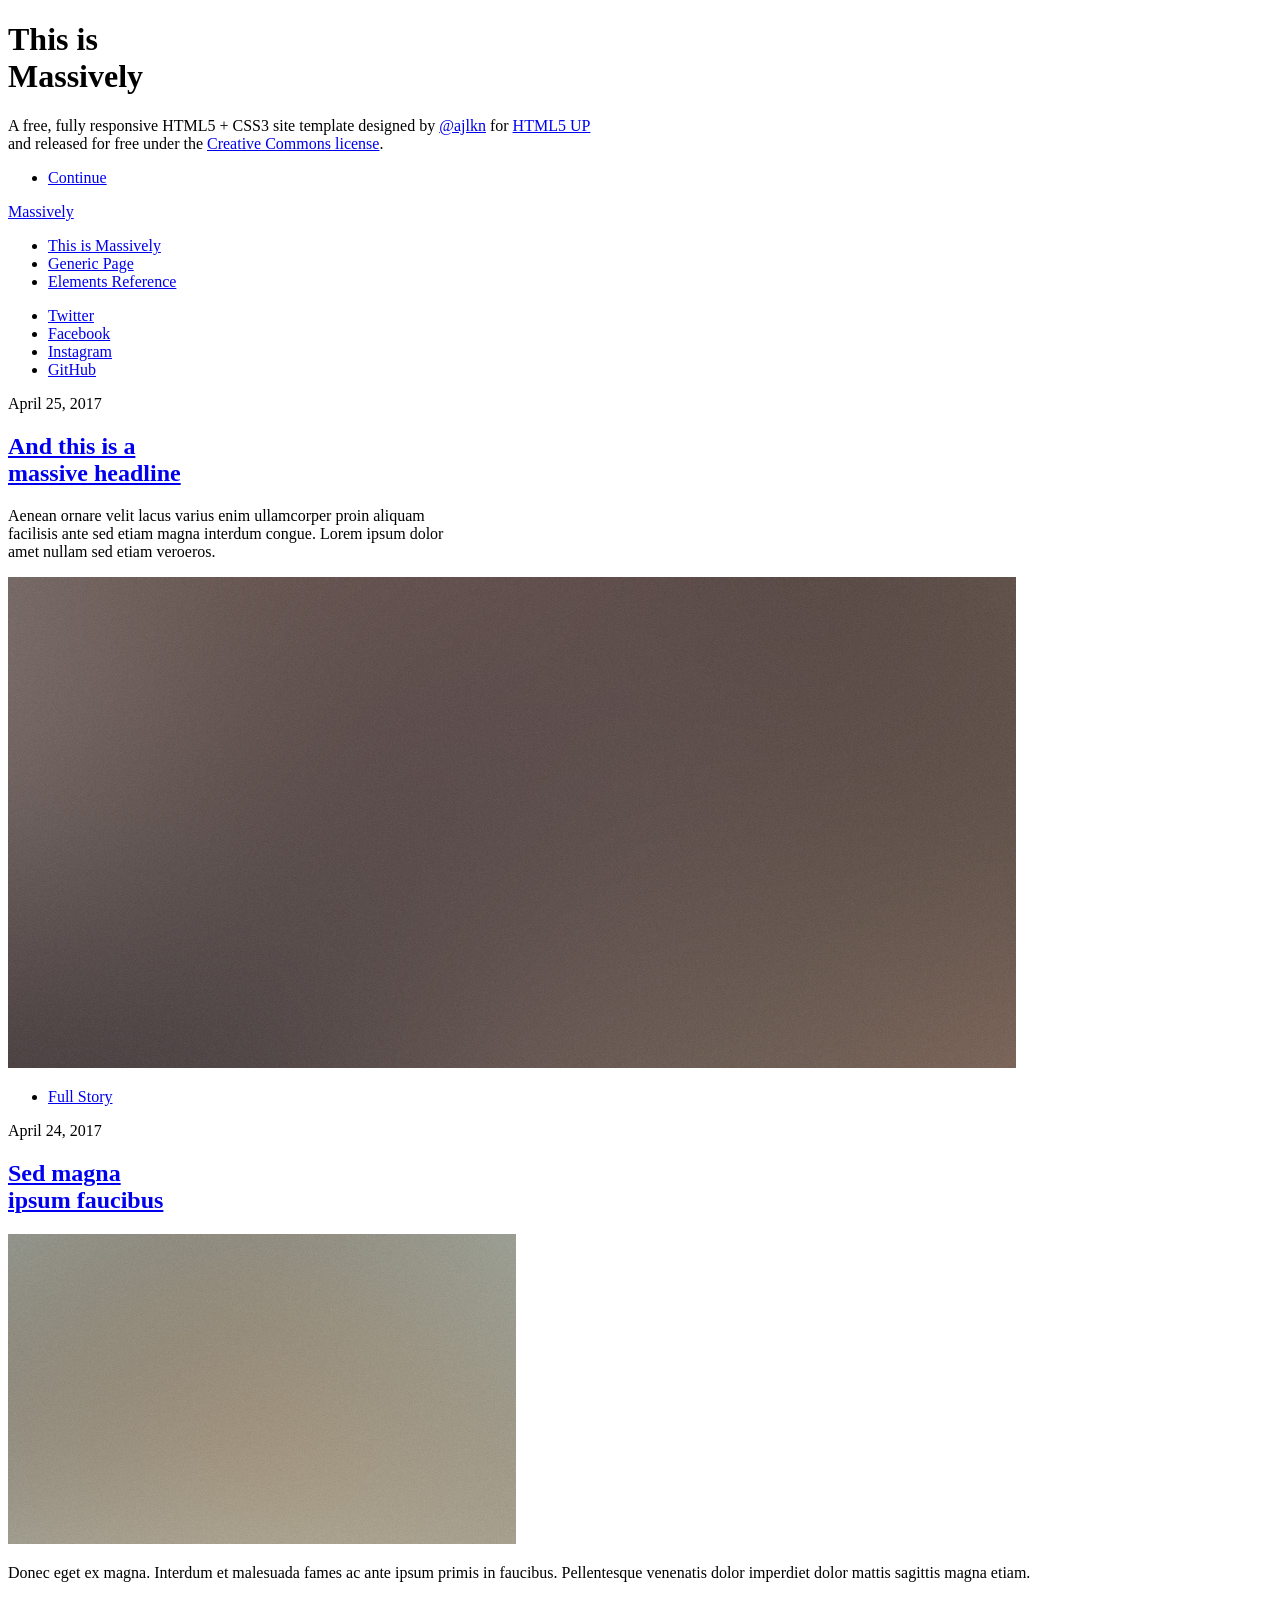
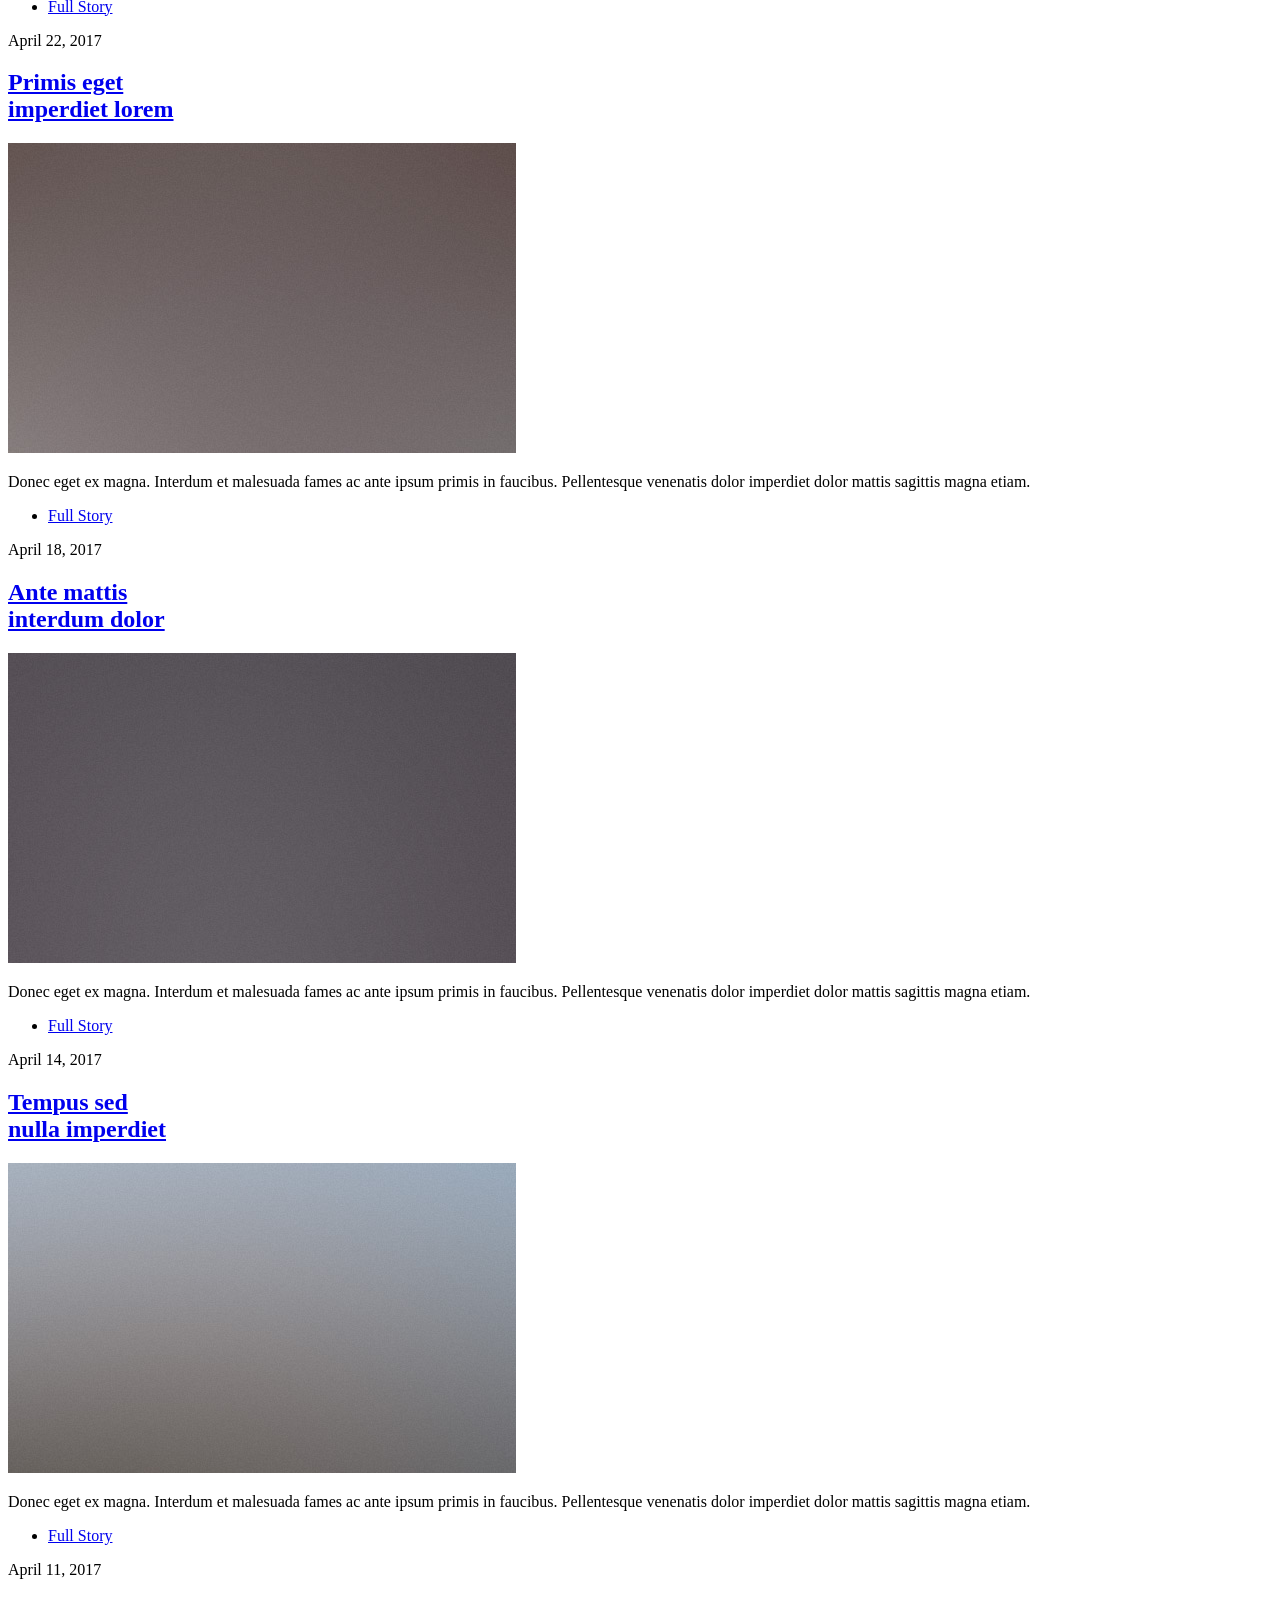
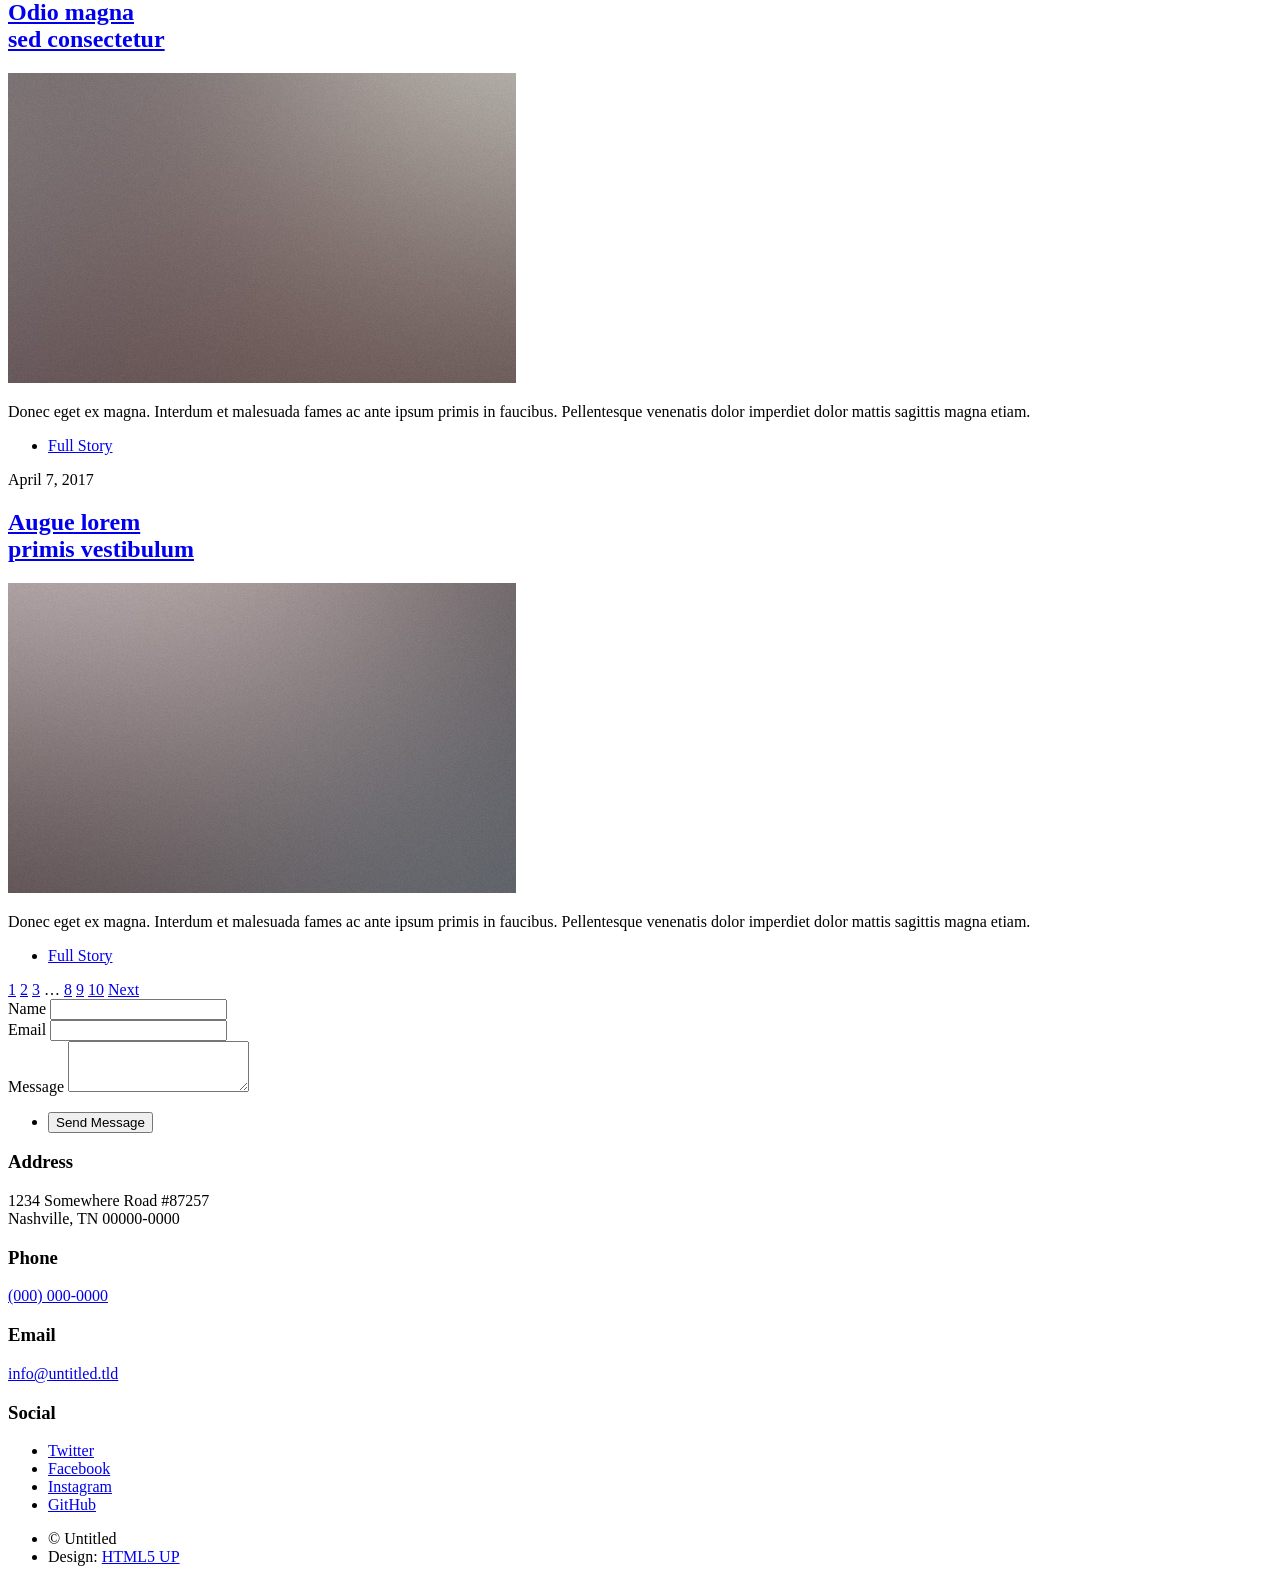
==== index.html @ b0bfb2a3 "template added" ====
<!DOCTYPE HTML>
<!--
	Massively by HTML5 UP
	html5up.net | @ajlkn
	Free for personal and commercial use under the CCA 3.0 license (html5up.net/license)
-->
<html>
	<head>
		<title>Massively by HTML5 UP</title>
		<meta charset="utf-8" />
		<meta name="viewport" content="width=device-width, initial-scale=1, user-scalable=no" />
		<link rel="stylesheet" href="assets/css/main.css" />
		<noscript><link rel="stylesheet" href="assets/css/noscript.css" /></noscript>
	</head>
	<body class="is-preload">

		<!-- Wrapper -->
			<div id="wrapper" class="fade-in">

				<!-- Intro -->
					<div id="intro">
						<h1>This is<br />
						Massively</h1>
						<p>A free, fully responsive HTML5 + CSS3 site template designed by <a href="https://twitter.com/ajlkn">@ajlkn</a> for <a href="https://html5up.net">HTML5 UP</a><br />
						and released for free under the <a href="https://html5up.net/license">Creative Commons license</a>.</p>
						<ul class="actions">
							<li><a href="#header" class="button icon solid solo fa-arrow-down scrolly">Continue</a></li>
						</ul>
					</div>

				<!-- Header -->
					<header id="header">
						<a href="index.html" class="logo">Massively</a>
					</header>

				<!-- Nav -->
					<nav id="nav">
						<ul class="links">
							<li class="active"><a href="index.html">This is Massively</a></li>
							<li><a href="generic.html">Generic Page</a></li>
							<li><a href="elements.html">Elements Reference</a></li>
						</ul>
						<ul class="icons">
							<li><a href="#" class="icon brands fa-twitter"><span class="label">Twitter</span></a></li>
							<li><a href="#" class="icon brands fa-facebook-f"><span class="label">Facebook</span></a></li>
							<li><a href="#" class="icon brands fa-instagram"><span class="label">Instagram</span></a></li>
							<li><a href="#" class="icon brands fa-github"><span class="label">GitHub</span></a></li>
						</ul>
					</nav>

				<!-- Main -->
					<div id="main">

						<!-- Featured Post -->
							<article class="post featured">
								<header class="major">
									<span class="date">April 25, 2017</span>
									<h2><a href="#">And this is a<br />
									massive headline</a></h2>
									<p>Aenean ornare velit lacus varius enim ullamcorper proin aliquam<br />
									facilisis ante sed etiam magna interdum congue. Lorem ipsum dolor<br />
									amet nullam sed etiam veroeros.</p>
								</header>
								<a href="#" class="image main"><img src="images/pic01.jpg" alt="" /></a>
								<ul class="actions special">
									<li><a href="#" class="button large">Full Story</a></li>
								</ul>
							</article>

						<!-- Posts -->
							<section class="posts">
								<article>
									<header>
										<span class="date">April 24, 2017</span>
										<h2><a href="#">Sed magna<br />
										ipsum faucibus</a></h2>
									</header>
									<a href="#" class="image fit"><img src="images/pic02.jpg" alt="" /></a>
									<p>Donec eget ex magna. Interdum et malesuada fames ac ante ipsum primis in faucibus. Pellentesque venenatis dolor imperdiet dolor mattis sagittis magna etiam.</p>
									<ul class="actions special">
										<li><a href="#" class="button">Full Story</a></li>
									</ul>
								</article>
								<article>
									<header>
										<span class="date">April 22, 2017</span>
										<h2><a href="#">Primis eget<br />
										imperdiet lorem</a></h2>
									</header>
									<a href="#" class="image fit"><img src="images/pic03.jpg" alt="" /></a>
									<p>Donec eget ex magna. Interdum et malesuada fames ac ante ipsum primis in faucibus. Pellentesque venenatis dolor imperdiet dolor mattis sagittis magna etiam.</p>
									<ul class="actions special">
										<li><a href="#" class="button">Full Story</a></li>
									</ul>
								</article>
								<article>
									<header>
										<span class="date">April 18, 2017</span>
										<h2><a href="#">Ante mattis<br />
										interdum dolor</a></h2>
									</header>
									<a href="#" class="image fit"><img src="images/pic04.jpg" alt="" /></a>
									<p>Donec eget ex magna. Interdum et malesuada fames ac ante ipsum primis in faucibus. Pellentesque venenatis dolor imperdiet dolor mattis sagittis magna etiam.</p>
									<ul class="actions special">
										<li><a href="#" class="button">Full Story</a></li>
									</ul>
								</article>
								<article>
									<header>
										<span class="date">April 14, 2017</span>
										<h2><a href="#">Tempus sed<br />
										nulla imperdiet</a></h2>
									</header>
									<a href="#" class="image fit"><img src="images/pic05.jpg" alt="" /></a>
									<p>Donec eget ex magna. Interdum et malesuada fames ac ante ipsum primis in faucibus. Pellentesque venenatis dolor imperdiet dolor mattis sagittis magna etiam.</p>
									<ul class="actions special">
										<li><a href="#" class="button">Full Story</a></li>
									</ul>
								</article>
								<article>
									<header>
										<span class="date">April 11, 2017</span>
										<h2><a href="#">Odio magna<br />
										sed consectetur</a></h2>
									</header>
									<a href="#" class="image fit"><img src="images/pic06.jpg" alt="" /></a>
									<p>Donec eget ex magna. Interdum et malesuada fames ac ante ipsum primis in faucibus. Pellentesque venenatis dolor imperdiet dolor mattis sagittis magna etiam.</p>
									<ul class="actions special">
										<li><a href="#" class="button">Full Story</a></li>
									</ul>
								</article>
								<article>
									<header>
										<span class="date">April 7, 2017</span>
										<h2><a href="#">Augue lorem<br />
										primis vestibulum</a></h2>
									</header>
									<a href="#" class="image fit"><img src="images/pic07.jpg" alt="" /></a>
									<p>Donec eget ex magna. Interdum et malesuada fames ac ante ipsum primis in faucibus. Pellentesque venenatis dolor imperdiet dolor mattis sagittis magna etiam.</p>
									<ul class="actions special">
										<li><a href="#" class="button">Full Story</a></li>
									</ul>
								</article>
							</section>

						<!-- Footer -->
							<footer>
								<div class="pagination">
									<!--<a href="#" class="previous">Prev</a>-->
									<a href="#" class="page active">1</a>
									<a href="#" class="page">2</a>
									<a href="#" class="page">3</a>
									<span class="extra">&hellip;</span>
									<a href="#" class="page">8</a>
									<a href="#" class="page">9</a>
									<a href="#" class="page">10</a>
									<a href="#" class="next">Next</a>
								</div>
							</footer>

					</div>

				<!-- Footer -->
					<footer id="footer">
						<section>
							<form method="post" action="#">
								<div class="fields">
									<div class="field">
										<label for="name">Name</label>
										<input type="text" name="name" id="name" />
									</div>
									<div class="field">
										<label for="email">Email</label>
										<input type="text" name="email" id="email" />
									</div>
									<div class="field">
										<label for="message">Message</label>
										<textarea name="message" id="message" rows="3"></textarea>
									</div>
								</div>
								<ul class="actions">
									<li><input type="submit" value="Send Message" /></li>
								</ul>
							</form>
						</section>
						<section class="split contact">
							<section class="alt">
								<h3>Address</h3>
								<p>1234 Somewhere Road #87257<br />
								Nashville, TN 00000-0000</p>
							</section>
							<section>
								<h3>Phone</h3>
								<p><a href="#">(000) 000-0000</a></p>
							</section>
							<section>
								<h3>Email</h3>
								<p><a href="#">info@untitled.tld</a></p>
							</section>
							<section>
								<h3>Social</h3>
								<ul class="icons alt">
									<li><a href="#" class="icon brands alt fa-twitter"><span class="label">Twitter</span></a></li>
									<li><a href="#" class="icon brands alt fa-facebook-f"><span class="label">Facebook</span></a></li>
									<li><a href="#" class="icon brands alt fa-instagram"><span class="label">Instagram</span></a></li>
									<li><a href="#" class="icon brands alt fa-github"><span class="label">GitHub</span></a></li>
								</ul>
							</section>
						</section>
					</footer>

				<!-- Copyright -->
					<div id="copyright">
						<ul><li>&copy; Untitled</li><li>Design: <a href="https://html5up.net">HTML5 UP</a></li></ul>
					</div>

			</div>

		<!-- Scripts -->
			<script src="assets/js/jquery.min.js"></script>
			<script src="assets/js/jquery.scrollex.min.js"></script>
			<script src="assets/js/jquery.scrolly.min.js"></script>
			<script src="assets/js/browser.min.js"></script>
			<script src="assets/js/breakpoints.min.js"></script>
			<script src="assets/js/util.js"></script>
			<script src="assets/js/main.js"></script>

	</body>
</html>
---- assets/css/main.css ----
@import url(fontawesome-all.min.css);
@import url("https://fonts.googleapis.com/css?family=Merriweather:300,700,300italic,700italic|Source+Sans+Pro:900");

/*
	Massively by HTML5 UP
	html5up.net | @ajlkn
	Free for personal and commercial use under the CCA 3.0 license (html5up.net/license)
*/

html, body, div, span, applet, object,
iframe, h1, h2, h3, h4, h5, h6, p, blockquote,
pre, a, abbr, acronym, address, big, cite,
code, del, dfn, em, img, ins, kbd, q, s, samp,
small, strike, strong, sub, sup, tt, var, b,
u, i, center, dl, dt, dd, ol, ul, li, fieldset,
form, label, legend, table, caption, tbody,
tfoot, thead, tr, th, td, article, aside,
canvas, details, embed, figure, figcaption,
footer, header, hgroup, menu, nav, output, ruby,
section, summary, time, mark, audio, video {
	margin: 0;
	padding: 0;
	border: 0;
	font-size: 100%;
	font: inherit;
	vertical-align: baseline;}

article, aside, details, figcaption, figure,
footer, header, hgroup, menu, nav, section {
	display: block;}

body {
	line-height: 1;
}

ol, ul {
	list-style: none;
}

blockquote, q {
	quotes: none;
}

	blockquote:before, blockquote:after, q:before, q:after {
		content: '';
		content: none;
	}

table {
	border-collapse: collapse;
	border-spacing: 0;
}

body {
	-webkit-text-size-adjust: none;
}

mark {
	background-color: transparent;
	color: inherit;
}

input::-moz-focus-inner {
	border: 0;
	padding: 0;
}

input, select, textarea {
	-moz-appearance: none;
	-webkit-appearance: none;
	-ms-appearance: none;
	appearance: none;
}

/* Basic */

	@-ms-viewport {
		width: device-width;
	}

	body {
		-ms-overflow-style: scrollbar;
	}

	@media screen and (max-width: 480px) {

		html, body {
			min-width: 320px;
		}

	}

	html {
		box-sizing: border-box;
	}

	*, *:before, *:after {
		box-sizing: inherit;
	}

	body {
		background-color: #1e252d;
	}

		body.is-preload *, body.is-preload *:before, body.is-preload *:after {
			-moz-animation: none !important;
			-webkit-animation: none !important;
			-ms-animation: none !important;
			animation: none !important;
			-moz-transition: none !important;
			-webkit-transition: none !important;
			-ms-transition: none !important;
			transition: none !important;
		}

/* Type */

	html {
		font-size: 16pt;
	}

		@media screen and (max-width: 1680px) {

			html {
				font-size: 12pt;
			}

		}

		@media screen and (max-width: 1280px) {

			html {
				font-size: 11pt;
			}

		}

		@media screen and (max-width: 360px) {

			html {
				font-size: 10pt;
			}

		}

	body {
		color: #212931;
	}

	body, input, select, textarea {
		font-family: "Merriweather", Georgia, serif;
		font-weight: 300;
		font-size: 1rem;
		line-height: 2.375;
	}

	a {
		-moz-transition: color 0.2s ease-in-out, background-color 0.2s ease-in-out, border-color 0.2s ease-in-out, box-shadow 0.2s ease-in-out;
		-webkit-transition: color 0.2s ease-in-out, background-color 0.2s ease-in-out, border-color 0.2s ease-in-out, box-shadow 0.2s ease-in-out;
		-ms-transition: color 0.2s ease-in-out, background-color 0.2s ease-in-out, border-color 0.2s ease-in-out, box-shadow 0.2s ease-in-out;
		transition: color 0.2s ease-in-out, background-color 0.2s ease-in-out, border-color 0.2s ease-in-out, box-shadow 0.2s ease-in-out;
		border-bottom: dotted 1px;
		text-decoration: none;
	}

		a:hover {
			border-bottom-color: transparent;
		}

	strong, b {
		font-weight: 600;
	}

	em, i {
		font-style: italic;
	}

	p {
		text-align: justify;
		margin: 0 0 2rem 0;
	}

	h1, h2, h3, h4, h5, h6 {
		font-family: "Source Sans Pro", Helvetica, sans-serif;
		font-weight: 900;
		line-height: 1.5;
		letter-spacing: 0.075em;
		text-transform: uppercase;
		margin: 0 0 1rem 0;
	}

		h1 a, h2 a, h3 a, h4 a, h5 a, h6 a {
			border-bottom: 0;
			color: inherit;
			text-decoration: none;
		}

	h1 {
		font-size: 4rem;
		line-height: 1.1;
		margin: 0 0 2rem 0;
	}

	h2 {
		font-size: 1.75rem;
		line-height: 1.3;
		margin: 0 0 1.5rem 0;
	}

	h3 {
		font-size: 1.25rem;
		margin: 0 0 1.5rem 0;
	}

	h4 {
		font-size: 1rem;
	}

	h5 {
		font-size: 0.9rem;
	}

	h6 {
		font-size: 0.8rem;
	}

	sub {
		font-size: 0.8rem;
		position: relative;
		top: 0.5rem;
	}

	sup {
		font-size: 0.8rem;
		position: relative;
		top: -0.5rem;
	}

	blockquote {
		border-left: solid 4px;
		font-style: italic;
		margin: 0 0 2rem 0;
		padding: 0.5rem 0 0.5rem 2rem;
	}

	code {
		border: solid 2px;
		font-family: "Courier New", monospace;
		font-size: 0.9rem;
		margin: 0 0.25rem;
		padding: 0.25rem 0.65rem;
	}

	pre {
		-webkit-overflow-scrolling: touch;
		font-family: "Courier New", monospace;
		font-size: 0.9rem;
		margin: 0 0 2rem 0;
	}

		pre code {
			display: block;
			line-height: 1.75;
			padding: 1rem 1.5rem;
			overflow-x: auto;
		}

	hr {
		border: 0;
		border-bottom: solid 2px;
		margin: 3rem 0;
	}

		hr.major {
			margin: 5rem 0;
		}

	.align-left {
		text-align: left;
	}

	.align-center {
		text-align: center;
	}

	.align-right {
		text-align: right;
	}

	input, select, textarea {
		color: #212931;
	}

	a {
		color: #212931;
		border-bottom-color: rgba(33, 41, 49, 0.5);
	}

		a:hover {
			border-bottom-color: transparent;
			color: #18bfef !important;
		}

	strong, b {
		color: #212931;
	}

	h1, h2, h3, h4, h5, h6 {
		color: #212931;
	}

	blockquote {
		border-left-color: #eeeeee;
	}

	code {
		background: rgba(220, 220, 220, 0.25);
		border-color: #eeeeee;
	}

	hr {
		border-bottom-color: #eeeeee;
	}

/* Row */

	.row {
		display: flex;
		flex-wrap: wrap;
		box-sizing: border-box;
		align-items: stretch;
	}

		.row > * {
			box-sizing: border-box;
		}

		.row.gtr-uniform > * > :last-child {
			margin-bottom: 0;
		}

		.row.aln-left {
			justify-content: flex-start;
		}

		.row.aln-center {
			justify-content: center;
		}

		.row.aln-right {
			justify-content: flex-end;
		}

		.row.aln-top {
			align-items: flex-start;
		}

		.row.aln-middle {
			align-items: center;
		}

		.row.aln-bottom {
			align-items: flex-end;
		}

		.row > .imp {
			order: -1;
		}

		.row > .col-1 {
			width: 8.33333%;
		}

		.row > .off-1 {
			margin-left: 8.33333%;
		}

		.row > .col-2 {
			width: 16.66667%;
		}

		.row > .off-2 {
			margin-left: 16.66667%;
		}

		.row > .col-3 {
			width: 25%;
		}

		.row > .off-3 {
			margin-left: 25%;
		}

		.row > .col-4 {
			width: 33.33333%;
		}

		.row > .off-4 {
			margin-left: 33.33333%;
		}

		.row > .col-5 {
			width: 41.66667%;
		}

		.row > .off-5 {
			margin-left: 41.66667%;
		}

		.row > .col-6 {
			width: 50%;
		}

		.row > .off-6 {
			margin-left: 50%;
		}

		.row > .col-7 {
			width: 58.33333%;
		}

		.row > .off-7 {
			margin-left: 58.33333%;
		}

		.row > .col-8 {
			width: 66.66667%;
		}

		.row > .off-8 {
			margin-left: 66.66667%;
		}

		.row > .col-9 {
			width: 75%;
		}

		.row > .off-9 {
			margin-left: 75%;
		}

		.row > .col-10 {
			width: 83.33333%;
		}

		.row > .off-10 {
			margin-left: 83.33333%;
		}

		.row > .col-11 {
			width: 91.66667%;
		}

		.row > .off-11 {
			margin-left: 91.66667%;
		}

		.row > .col-12 {
			width: 100%;
		}

		.row > .off-12 {
			margin-left: 100%;
		}

		.row.gtr-0 {
			margin-top: 0;
			margin-left: 0rem;
		}

			.row.gtr-0 > * {
				padding: 0 0 0 0rem;
			}

			.row.gtr-0.gtr-uniform {
				margin-top: 0rem;
			}

				.row.gtr-0.gtr-uniform > * {
					padding-top: 0rem;
				}

		.row.gtr-25 {
			margin-top: 0;
			margin-left: -0.375rem;
		}

			.row.gtr-25 > * {
				padding: 0 0 0 0.375rem;
			}

			.row.gtr-25.gtr-uniform {
				margin-top: -0.375rem;
			}

				.row.gtr-25.gtr-uniform > * {
					padding-top: 0.375rem;
				}

		.row.gtr-50 {
			margin-top: 0;
			margin-left: -0.75rem;
		}

			.row.gtr-50 > * {
				padding: 0 0 0 0.75rem;
			}

			.row.gtr-50.gtr-uniform {
				margin-top: -0.75rem;
			}

				.row.gtr-50.gtr-uniform > * {
					padding-top: 0.75rem;
				}

		.row {
			margin-top: 0;
			margin-left: -1.5rem;
		}

			.row > * {
				padding: 0 0 0 1.5rem;
			}

			.row.gtr-uniform {
				margin-top: -1.5rem;
			}

				.row.gtr-uniform > * {
					padding-top: 1.5rem;
				}

		.row.gtr-150 {
			margin-top: 0;
			margin-left: -2.25rem;
		}

			.row.gtr-150 > * {
				padding: 0 0 0 2.25rem;
			}

			.row.gtr-150.gtr-uniform {
				margin-top: -2.25rem;
			}

				.row.gtr-150.gtr-uniform > * {
					padding-top: 2.25rem;
				}

		.row.gtr-200 {
			margin-top: 0;
			margin-left: -3rem;
		}

			.row.gtr-200 > * {
				padding: 0 0 0 3rem;
			}

			.row.gtr-200.gtr-uniform {
				margin-top: -3rem;
			}

				.row.gtr-200.gtr-uniform > * {
					padding-top: 3rem;
				}

		@media screen and (max-width: 1680px) {

			.row {
				display: flex;
				flex-wrap: wrap;
				box-sizing: border-box;
				align-items: stretch;
			}

				.row > * {
					box-sizing: border-box;
				}

				.row.gtr-uniform > * > :last-child {
					margin-bottom: 0;
				}

				.row.aln-left {
					justify-content: flex-start;
				}

				.row.aln-center {
					justify-content: center;
				}

				.row.aln-right {
					justify-content: flex-end;
				}

				.row.aln-top {
					align-items: flex-start;
				}

				.row.aln-middle {
					align-items: center;
				}

				.row.aln-bottom {
					align-items: flex-end;
				}

				.row > .imp-xlarge {
					order: -1;
				}

				.row > .col-1-xlarge {
					width: 8.33333%;
				}

				.row > .off-1-xlarge {
					margin-left: 8.33333%;
				}

				.row > .col-2-xlarge {
					width: 16.66667%;
				}

				.row > .off-2-xlarge {
					margin-left: 16.66667%;
				}

				.row > .col-3-xlarge {
					width: 25%;
				}

				.row > .off-3-xlarge {
					margin-left: 25%;
				}

				.row > .col-4-xlarge {
					width: 33.33333%;
				}

				.row > .off-4-xlarge {
					margin-left: 33.33333%;
				}

				.row > .col-5-xlarge {
					width: 41.66667%;
				}

				.row > .off-5-xlarge {
					margin-left: 41.66667%;
				}

				.row > .col-6-xlarge {
					width: 50%;
				}

				.row > .off-6-xlarge {
					margin-left: 50%;
				}

				.row > .col-7-xlarge {
					width: 58.33333%;
				}

				.row > .off-7-xlarge {
					margin-left: 58.33333%;
				}

				.row > .col-8-xlarge {
					width: 66.66667%;
				}

				.row > .off-8-xlarge {
					margin-left: 66.66667%;
				}

				.row > .col-9-xlarge {
					width: 75%;
				}

				.row > .off-9-xlarge {
					margin-left: 75%;
				}

				.row > .col-10-xlarge {
					width: 83.33333%;
				}

				.row > .off-10-xlarge {
					margin-left: 83.33333%;
				}

				.row > .col-11-xlarge {
					width: 91.66667%;
				}

				.row > .off-11-xlarge {
					margin-left: 91.66667%;
				}

				.row > .col-12-xlarge {
					width: 100%;
				}

				.row > .off-12-xlarge {
					margin-left: 100%;
				}

				.row.gtr-0 {
					margin-top: 0;
					margin-left: 0rem;
				}

					.row.gtr-0 > * {
						padding: 0 0 0 0rem;
					}

					.row.gtr-0.gtr-uniform {
						margin-top: 0rem;
					}

						.row.gtr-0.gtr-uniform > * {
							padding-top: 0rem;
						}

				.row.gtr-25 {
					margin-top: 0;
					margin-left: -0.375rem;
				}

					.row.gtr-25 > * {
						padding: 0 0 0 0.375rem;
					}

					.row.gtr-25.gtr-uniform {
						margin-top: -0.375rem;
					}

						.row.gtr-25.gtr-uniform > * {
							padding-top: 0.375rem;
						}

				.row.gtr-50 {
					margin-top: 0;
					margin-left: -0.75rem;
				}

					.row.gtr-50 > * {
						padding: 0 0 0 0.75rem;
					}

					.row.gtr-50.gtr-uniform {
						margin-top: -0.75rem;
					}

						.row.gtr-50.gtr-uniform > * {
							padding-top: 0.75rem;
						}

				.row {
					margin-top: 0;
					margin-left: -1.5rem;
				}

					.row > * {
						padding: 0 0 0 1.5rem;
					}

					.row.gtr-uniform {
						margin-top: -1.5rem;
					}

						.row.gtr-uniform > * {
							padding-top: 1.5rem;
						}

				.row.gtr-150 {
					margin-top: 0;
					margin-left: -2.25rem;
				}

					.row.gtr-150 > * {
						padding: 0 0 0 2.25rem;
					}

					.row.gtr-150.gtr-uniform {
						margin-top: -2.25rem;
					}

						.row.gtr-150.gtr-uniform > * {
							padding-top: 2.25rem;
						}

				.row.gtr-200 {
					margin-top: 0;
					margin-left: -3rem;
				}

					.row.gtr-200 > * {
						padding: 0 0 0 3rem;
					}

					.row.gtr-200.gtr-uniform {
						margin-top: -3rem;
					}

						.row.gtr-200.gtr-uniform > * {
							padding-top: 3rem;
						}

		}

		@media screen and (max-width: 1280px) {

			.row {
				display: flex;
				flex-wrap: wrap;
				box-sizing: border-box;
				align-items: stretch;
			}

				.row > * {
					box-sizing: border-box;
				}

				.row.gtr-uniform > * > :last-child {
					margin-bottom: 0;
				}

				.row.aln-left {
					justify-content: flex-start;
				}

				.row.aln-center {
					justify-content: center;
				}

				.row.aln-right {
					justify-content: flex-end;
				}

				.row.aln-top {
					align-items: flex-start;
				}

				.row.aln-middle {
					align-items: center;
				}

				.row.aln-bottom {
					align-items: flex-end;
				}

				.row > .imp-large {
					order: -1;
				}

				.row > .col-1-large {
					width: 8.33333%;
				}

				.row > .off-1-large {
					margin-left: 8.33333%;
				}

				.row > .col-2-large {
					width: 16.66667%;
				}

				.row > .off-2-large {
					margin-left: 16.66667%;
				}

				.row > .col-3-large {
					width: 25%;
				}

				.row > .off-3-large {
					margin-left: 25%;
				}

				.row > .col-4-large {
					width: 33.33333%;
				}

				.row > .off-4-large {
					margin-left: 33.33333%;
				}

				.row > .col-5-large {
					width: 41.66667%;
				}

				.row > .off-5-large {
					margin-left: 41.66667%;
				}

				.row > .col-6-large {
					width: 50%;
				}

				.row > .off-6-large {
					margin-left: 50%;
				}

				.row > .col-7-large {
					width: 58.33333%;
				}

				.row > .off-7-large {
					margin-left: 58.33333%;
				}

				.row > .col-8-large {
					width: 66.66667%;
				}

				.row > .off-8-large {
					margin-left: 66.66667%;
				}

				.row > .col-9-large {
					width: 75%;
				}

				.row > .off-9-large {
					margin-left: 75%;
				}

				.row > .col-10-large {
					width: 83.33333%;
				}

				.row > .off-10-large {
					margin-left: 83.33333%;
				}

				.row > .col-11-large {
					width: 91.66667%;
				}

				.row > .off-11-large {
					margin-left: 91.66667%;
				}

				.row > .col-12-large {
					width: 100%;
				}

				.row > .off-12-large {
					margin-left: 100%;
				}

				.row.gtr-0 {
					margin-top: 0;
					margin-left: 0rem;
				}

					.row.gtr-0 > * {
						padding: 0 0 0 0rem;
					}

					.row.gtr-0.gtr-uniform {
						margin-top: 0rem;
					}

						.row.gtr-0.gtr-uniform > * {
							padding-top: 0rem;
						}

				.row.gtr-25 {
					margin-top: 0;
					margin-left: -0.375rem;
				}

					.row.gtr-25 > * {
						padding: 0 0 0 0.375rem;
					}

					.row.gtr-25.gtr-uniform {
						margin-top: -0.375rem;
					}

						.row.gtr-25.gtr-uniform > * {
							padding-top: 0.375rem;
						}

				.row.gtr-50 {
					margin-top: 0;
					margin-left: -0.75rem;
				}

					.row.gtr-50 > * {
						padding: 0 0 0 0.75rem;
					}

					.row.gtr-50.gtr-uniform {
						margin-top: -0.75rem;
					}

						.row.gtr-50.gtr-uniform > * {
							padding-top: 0.75rem;
						}

				.row {
					margin-top: 0;
					margin-left: -1.5rem;
				}

					.row > * {
						padding: 0 0 0 1.5rem;
					}

					.row.gtr-uniform {
						margin-top: -1.5rem;
					}

						.row.gtr-uniform > * {
							padding-top: 1.5rem;
						}

				.row.gtr-150 {
					margin-top: 0;
					margin-left: -2.25rem;
				}

					.row.gtr-150 > * {
						padding: 0 0 0 2.25rem;
					}

					.row.gtr-150.gtr-uniform {
						margin-top: -2.25rem;
					}

						.row.gtr-150.gtr-uniform > * {
							padding-top: 2.25rem;
						}

				.row.gtr-200 {
					margin-top: 0;
					margin-left: -3rem;
				}

					.row.gtr-200 > * {
						padding: 0 0 0 3rem;
					}

					.row.gtr-200.gtr-uniform {
						margin-top: -3rem;
					}

						.row.gtr-200.gtr-uniform > * {
							padding-top: 3rem;
						}

		}

		@media screen and (max-width: 980px) {

			.row {
				display: flex;
				flex-wrap: wrap;
				box-sizing: border-box;
				align-items: stretch;
			}

				.row > * {
					box-sizing: border-box;
				}

				.row.gtr-uniform > * > :last-child {
					margin-bottom: 0;
				}

				.row.aln-left {
					justify-content: flex-start;
				}

				.row.aln-center {
					justify-content: center;
				}

				.row.aln-right {
					justify-content: flex-end;
				}

				.row.aln-top {
					align-items: flex-start;
				}

				.row.aln-middle {
					align-items: center;
				}

				.row.aln-bottom {
					align-items: flex-end;
				}

				.row > .imp-medium {
					order: -1;
				}

				.row > .col-1-medium {
					width: 8.33333%;
				}

				.row > .off-1-medium {
					margin-left: 8.33333%;
				}

				.row > .col-2-medium {
					width: 16.66667%;
				}

				.row > .off-2-medium {
					margin-left: 16.66667%;
				}

				.row > .col-3-medium {
					width: 25%;
				}

				.row > .off-3-medium {
					margin-left: 25%;
				}

				.row > .col-4-medium {
					width: 33.33333%;
				}

				.row > .off-4-medium {
					margin-left: 33.33333%;
				}

				.row > .col-5-medium {
					width: 41.66667%;
				}

				.row > .off-5-medium {
					margin-left: 41.66667%;
				}

				.row > .col-6-medium {
					width: 50%;
				}

				.row > .off-6-medium {
					margin-left: 50%;
				}

				.row > .col-7-medium {
					width: 58.33333%;
				}

				.row > .off-7-medium {
					margin-left: 58.33333%;
				}

				.row > .col-8-medium {
					width: 66.66667%;
				}

				.row > .off-8-medium {
					margin-left: 66.66667%;
				}

				.row > .col-9-medium {
					width: 75%;
				}

				.row > .off-9-medium {
					margin-left: 75%;
				}

				.row > .col-10-medium {
					width: 83.33333%;
				}

				.row > .off-10-medium {
					margin-left: 83.33333%;
				}

				.row > .col-11-medium {
					width: 91.66667%;
				}

				.row > .off-11-medium {
					margin-left: 91.66667%;
				}

				.row > .col-12-medium {
					width: 100%;
				}

				.row > .off-12-medium {
					margin-left: 100%;
				}

				.row.gtr-0 {
					margin-top: 0;
					margin-left: 0rem;
				}

					.row.gtr-0 > * {
						padding: 0 0 0 0rem;
					}

					.row.gtr-0.gtr-uniform {
						margin-top: 0rem;
					}

						.row.gtr-0.gtr-uniform > * {
							padding-top: 0rem;
						}

				.row.gtr-25 {
					margin-top: 0;
					margin-left: -0.375rem;
				}

					.row.gtr-25 > * {
						padding: 0 0 0 0.375rem;
					}

					.row.gtr-25.gtr-uniform {
						margin-top: -0.375rem;
					}

						.row.gtr-25.gtr-uniform > * {
							padding-top: 0.375rem;
						}

				.row.gtr-50 {
					margin-top: 0;
					margin-left: -0.75rem;
				}

					.row.gtr-50 > * {
						padding: 0 0 0 0.75rem;
					}

					.row.gtr-50.gtr-uniform {
						margin-top: -0.75rem;
					}

						.row.gtr-50.gtr-uniform > * {
							padding-top: 0.75rem;
						}

				.row {
					margin-top: 0;
					margin-left: -1.5rem;
				}

					.row > * {
						padding: 0 0 0 1.5rem;
					}

					.row.gtr-uniform {
						margin-top: -1.5rem;
					}

						.row.gtr-uniform > * {
							padding-top: 1.5rem;
						}

				.row.gtr-150 {
					margin-top: 0;
					margin-left: -2.25rem;
				}

					.row.gtr-150 > * {
						padding: 0 0 0 2.25rem;
					}

					.row.gtr-150.gtr-uniform {
						margin-top: -2.25rem;
					}

						.row.gtr-150.gtr-uniform > * {
							padding-top: 2.25rem;
						}

				.row.gtr-200 {
					margin-top: 0;
					margin-left: -3rem;
				}

					.row.gtr-200 > * {
						padding: 0 0 0 3rem;
					}

					.row.gtr-200.gtr-uniform {
						margin-top: -3rem;
					}

						.row.gtr-200.gtr-uniform > * {
							padding-top: 3rem;
						}

		}

		@media screen and (max-width: 736px) {

			.row {
				display: flex;
				flex-wrap: wrap;
				box-sizing: border-box;
				align-items: stretch;
			}

				.row > * {
					box-sizing: border-box;
				}

				.row.gtr-uniform > * > :last-child {
					margin-bottom: 0;
				}

				.row.aln-left {
					justify-content: flex-start;
				}

				.row.aln-center {
					justify-content: center;
				}

				.row.aln-right {
					justify-content: flex-end;
				}

				.row.aln-top {
					align-items: flex-start;
				}

				.row.aln-middle {
					align-items: center;
				}

				.row.aln-bottom {
					align-items: flex-end;
				}

				.row > .imp-small {
					order: -1;
				}

				.row > .col-1-small {
					width: 8.33333%;
				}

				.row > .off-1-small {
					margin-left: 8.33333%;
				}

				.row > .col-2-small {
					width: 16.66667%;
				}

				.row > .off-2-small {
					margin-left: 16.66667%;
				}

				.row > .col-3-small {
					width: 25%;
				}

				.row > .off-3-small {
					margin-left: 25%;
				}

				.row > .col-4-small {
					width: 33.33333%;
				}

				.row > .off-4-small {
					margin-left: 33.33333%;
				}

				.row > .col-5-small {
					width: 41.66667%;
				}

				.row > .off-5-small {
					margin-left: 41.66667%;
				}

				.row > .col-6-small {
					width: 50%;
				}

				.row > .off-6-small {
					margin-left: 50%;
				}

				.row > .col-7-small {
					width: 58.33333%;
				}

				.row > .off-7-small {
					margin-left: 58.33333%;
				}

				.row > .col-8-small {
					width: 66.66667%;
				}

				.row > .off-8-small {
					margin-left: 66.66667%;
				}

				.row > .col-9-small {
					width: 75%;
				}

				.row > .off-9-small {
					margin-left: 75%;
				}

				.row > .col-10-small {
					width: 83.33333%;
				}

				.row > .off-10-small {
					margin-left: 83.33333%;
				}

				.row > .col-11-small {
					width: 91.66667%;
				}

				.row > .off-11-small {
					margin-left: 91.66667%;
				}

				.row > .col-12-small {
					width: 100%;
				}

				.row > .off-12-small {
					margin-left: 100%;
				}

				.row.gtr-0 {
					margin-top: 0;
					margin-left: 0rem;
				}

					.row.gtr-0 > * {
						padding: 0 0 0 0rem;
					}

					.row.gtr-0.gtr-uniform {
						margin-top: 0rem;
					}

						.row.gtr-0.gtr-uniform > * {
							padding-top: 0rem;
						}

				.row.gtr-25 {
					margin-top: 0;
					margin-left: -0.375rem;
				}

					.row.gtr-25 > * {
						padding: 0 0 0 0.375rem;
					}

					.row.gtr-25.gtr-uniform {
						margin-top: -0.375rem;
					}

						.row.gtr-25.gtr-uniform > * {
							padding-top: 0.375rem;
						}

				.row.gtr-50 {
					margin-top: 0;
					margin-left: -0.75rem;
				}

					.row.gtr-50 > * {
						padding: 0 0 0 0.75rem;
					}

					.row.gtr-50.gtr-uniform {
						margin-top: -0.75rem;
					}

						.row.gtr-50.gtr-uniform > * {
							padding-top: 0.75rem;
						}

				.row {
					margin-top: 0;
					margin-left: -1.5rem;
				}

					.row > * {
						padding: 0 0 0 1.5rem;
					}

					.row.gtr-uniform {
						margin-top: -1.5rem;
					}

						.row.gtr-uniform > * {
							padding-top: 1.5rem;
						}

				.row.gtr-150 {
					margin-top: 0;
					margin-left: -2.25rem;
				}

					.row.gtr-150 > * {
						padding: 0 0 0 2.25rem;
					}

					.row.gtr-150.gtr-uniform {
						margin-top: -2.25rem;
					}

						.row.gtr-150.gtr-uniform > * {
							padding-top: 2.25rem;
						}

				.row.gtr-200 {
					margin-top: 0;
					margin-left: -3rem;
				}

					.row.gtr-200 > * {
						padding: 0 0 0 3rem;
					}

					.row.gtr-200.gtr-uniform {
						margin-top: -3rem;
					}

						.row.gtr-200.gtr-uniform > * {
							padding-top: 3rem;
						}

		}

		@media screen and (max-width: 480px) {

			.row {
				display: flex;
				flex-wrap: wrap;
				box-sizing: border-box;
				align-items: stretch;
			}

				.row > * {
					box-sizing: border-box;
				}

				.row.gtr-uniform > * > :last-child {
					margin-bottom: 0;
				}

				.row.aln-left {
					justify-content: flex-start;
				}

				.row.aln-center {
					justify-content: center;
				}

				.row.aln-right {
					justify-content: flex-end;
				}

				.row.aln-top {
					align-items: flex-start;
				}

				.row.aln-middle {
					align-items: center;
				}

				.row.aln-bottom {
					align-items: flex-end;
				}

				.row > .imp-xsmall {
					order: -1;
				}

				.row > .col-1-xsmall {
					width: 8.33333%;
				}

				.row > .off-1-xsmall {
					margin-left: 8.33333%;
				}

				.row > .col-2-xsmall {
					width: 16.66667%;
				}

				.row > .off-2-xsmall {
					margin-left: 16.66667%;
				}

				.row > .col-3-xsmall {
					width: 25%;
				}

				.row > .off-3-xsmall {
					margin-left: 25%;
				}

				.row > .col-4-xsmall {
					width: 33.33333%;
				}

				.row > .off-4-xsmall {
					margin-left: 33.33333%;
				}

				.row > .col-5-xsmall {
					width: 41.66667%;
				}

				.row > .off-5-xsmall {
					margin-left: 41.66667%;
				}

				.row > .col-6-xsmall {
					width: 50%;
				}

				.row > .off-6-xsmall {
					margin-left: 50%;
				}

				.row > .col-7-xsmall {
					width: 58.33333%;
				}

				.row > .off-7-xsmall {
					margin-left: 58.33333%;
				}

				.row > .col-8-xsmall {
					width: 66.66667%;
				}

				.row > .off-8-xsmall {
					margin-left: 66.66667%;
				}

				.row > .col-9-xsmall {
					width: 75%;
				}

				.row > .off-9-xsmall {
					margin-left: 75%;
				}

				.row > .col-10-xsmall {
					width: 83.33333%;
				}

				.row > .off-10-xsmall {
					margin-left: 83.33333%;
				}

				.row > .col-11-xsmall {
					width: 91.66667%;
				}

				.row > .off-11-xsmall {
					margin-left: 91.66667%;
				}

				.row > .col-12-xsmall {
					width: 100%;
				}

				.row > .off-12-xsmall {
					margin-left: 100%;
				}

				.row.gtr-0 {
					margin-top: 0;
					margin-left: 0rem;
				}

					.row.gtr-0 > * {
						padding: 0 0 0 0rem;
					}

					.row.gtr-0.gtr-uniform {
						margin-top: 0rem;
					}

						.row.gtr-0.gtr-uniform > * {
							padding-top: 0rem;
						}

				.row.gtr-25 {
					margin-top: 0;
					margin-left: -0.375rem;
				}

					.row.gtr-25 > * {
						padding: 0 0 0 0.375rem;
					}

					.row.gtr-25.gtr-uniform {
						margin-top: -0.375rem;
					}

						.row.gtr-25.gtr-uniform > * {
							padding-top: 0.375rem;
						}

				.row.gtr-50 {
					margin-top: 0;
					margin-left: -0.75rem;
				}

					.row.gtr-50 > * {
						padding: 0 0 0 0.75rem;
					}

					.row.gtr-50.gtr-uniform {
						margin-top: -0.75rem;
					}

						.row.gtr-50.gtr-uniform > * {
							padding-top: 0.75rem;
						}

				.row {
					margin-top: 0;
					margin-left: -1.5rem;
				}

					.row > * {
						padding: 0 0 0 1.5rem;
					}

					.row.gtr-uniform {
						margin-top: -1.5rem;
					}

						.row.gtr-uniform > * {
							padding-top: 1.5rem;
						}

				.row.gtr-150 {
					margin-top: 0;
					margin-left: -2.25rem;
				}

					.row.gtr-150 > * {
						padding: 0 0 0 2.25rem;
					}

					.row.gtr-150.gtr-uniform {
						margin-top: -2.25rem;
					}

						.row.gtr-150.gtr-uniform > * {
							padding-top: 2.25rem;
						}

				.row.gtr-200 {
					margin-top: 0;
					margin-left: -3rem;
				}

					.row.gtr-200 > * {
						padding: 0 0 0 3rem;
					}

					.row.gtr-200.gtr-uniform {
						margin-top: -3rem;
					}

						.row.gtr-200.gtr-uniform > * {
							padding-top: 3rem;
						}

		}

		@media screen and (max-width: 360px) {

			.row {
				display: flex;
				flex-wrap: wrap;
				box-sizing: border-box;
				align-items: stretch;
			}

				.row > * {
					box-sizing: border-box;
				}

				.row.gtr-uniform > * > :last-child {
					margin-bottom: 0;
				}

				.row.aln-left {
					justify-content: flex-start;
				}

				.row.aln-center {
					justify-content: center;
				}

				.row.aln-right {
					justify-content: flex-end;
				}

				.row.aln-top {
					align-items: flex-start;
				}

				.row.aln-middle {
					align-items: center;
				}

				.row.aln-bottom {
					align-items: flex-end;
				}

				.row > .imp-xxsmall {
					order: -1;
				}

				.row > .col-1-xxsmall {
					width: 8.33333%;
				}

				.row > .off-1-xxsmall {
					margin-left: 8.33333%;
				}

				.row > .col-2-xxsmall {
					width: 16.66667%;
				}

				.row > .off-2-xxsmall {
					margin-left: 16.66667%;
				}

				.row > .col-3-xxsmall {
					width: 25%;
				}

				.row > .off-3-xxsmall {
					margin-left: 25%;
				}

				.row > .col-4-xxsmall {
					width: 33.33333%;
				}

				.row > .off-4-xxsmall {
					margin-left: 33.33333%;
				}

				.row > .col-5-xxsmall {
					width: 41.66667%;
				}

				.row > .off-5-xxsmall {
					margin-left: 41.66667%;
				}

				.row > .col-6-xxsmall {
					width: 50%;
				}

				.row > .off-6-xxsmall {
					margin-left: 50%;
				}

				.row > .col-7-xxsmall {
					width: 58.33333%;
				}

				.row > .off-7-xxsmall {
					margin-left: 58.33333%;
				}

				.row > .col-8-xxsmall {
					width: 66.66667%;
				}

				.row > .off-8-xxsmall {
					margin-left: 66.66667%;
				}

				.row > .col-9-xxsmall {
					width: 75%;
				}

				.row > .off-9-xxsmall {
					margin-left: 75%;
				}

				.row > .col-10-xxsmall {
					width: 83.33333%;
				}

				.row > .off-10-xxsmall {
					margin-left: 83.33333%;
				}

				.row > .col-11-xxsmall {
					width: 91.66667%;
				}

				.row > .off-11-xxsmall {
					margin-left: 91.66667%;
				}

				.row > .col-12-xxsmall {
					width: 100%;
				}

				.row > .off-12-xxsmall {
					margin-left: 100%;
				}

				.row.gtr-0 {
					margin-top: 0;
					margin-left: 0rem;
				}

					.row.gtr-0 > * {
						padding: 0 0 0 0rem;
					}

					.row.gtr-0.gtr-uniform {
						margin-top: 0rem;
					}

						.row.gtr-0.gtr-uniform > * {
							padding-top: 0rem;
						}

				.row.gtr-25 {
					margin-top: 0;
					margin-left: -0.375rem;
				}

					.row.gtr-25 > * {
						padding: 0 0 0 0.375rem;
					}

					.row.gtr-25.gtr-uniform {
						margin-top: -0.375rem;
					}

						.row.gtr-25.gtr-uniform > * {
							padding-top: 0.375rem;
						}

				.row.gtr-50 {
					margin-top: 0;
					margin-left: -0.75rem;
				}

					.row.gtr-50 > * {
						padding: 0 0 0 0.75rem;
					}

					.row.gtr-50.gtr-uniform {
						margin-top: -0.75rem;
					}

						.row.gtr-50.gtr-uniform > * {
							padding-top: 0.75rem;
						}

				.row {
					margin-top: 0;
					margin-left: -1.5rem;
				}

					.row > * {
						padding: 0 0 0 1.5rem;
					}

					.row.gtr-uniform {
						margin-top: -1.5rem;
					}

						.row.gtr-uniform > * {
							padding-top: 1.5rem;
						}

				.row.gtr-150 {
					margin-top: 0;
					margin-left: -2.25rem;
				}

					.row.gtr-150 > * {
						padding: 0 0 0 2.25rem;
					}

					.row.gtr-150.gtr-uniform {
						margin-top: -2.25rem;
					}

						.row.gtr-150.gtr-uniform > * {
							padding-top: 2.25rem;
						}

				.row.gtr-200 {
					margin-top: 0;
					margin-left: -3rem;
				}

					.row.gtr-200 > * {
						padding: 0 0 0 3rem;
					}

					.row.gtr-200.gtr-uniform {
						margin-top: -3rem;
					}

						.row.gtr-200.gtr-uniform > * {
							padding-top: 3rem;
						}

		}

/* Box */

	.box {
		border: solid 2px;
		margin-bottom: 2rem;
		padding: 1.5rem;
	}

		.box > :last-child,
		.box > :last-child > :last-child,
		.box > :last-child > :last-child > :last-child {
			margin-bottom: 0;
		}

		.box.alt {
			border: 0;
			border-radius: 0;
			padding: 0;
		}

	.box {
		border-color: #eeeeee;
	}

/* Button */

	input[type="submit"],
	input[type="reset"],
	input[type="button"],
	button,
	.button {
		-moz-appearance: none;
		-webkit-appearance: none;
		-ms-appearance: none;
		appearance: none;
		-moz-transition: background-color 0.2s ease-in-out, box-shadow 0.2s ease-in-out, color 0.2s ease-in-out;
		-webkit-transition: background-color 0.2s ease-in-out, box-shadow 0.2s ease-in-out, color 0.2s ease-in-out;
		-ms-transition: background-color 0.2s ease-in-out, box-shadow 0.2s ease-in-out, color 0.2s ease-in-out;
		transition: background-color 0.2s ease-in-out, box-shadow 0.2s ease-in-out, color 0.2s ease-in-out;
		border: 0;
		border-radius: 0;
		cursor: pointer;
		display: inline-block;
		font-family: "Source Sans Pro", Helvetica, sans-serif;
		font-size: 0.8rem;
		font-weight: 900;
		letter-spacing: 0.075em;
		height: 3rem;
		line-height: 3rem;
		padding: 0 2rem;
		text-align: center;
		text-decoration: none;
		text-transform: uppercase;
		white-space: nowrap;
	}

		input[type="submit"].icon:before,
		input[type="reset"].icon:before,
		input[type="button"].icon:before,
		button.icon:before,
		.button.icon:before {
			margin-right: 0.5rem;
		}

		input[type="submit"].icon.solo,
		input[type="reset"].icon.solo,
		input[type="button"].icon.solo,
		button.icon.solo,
		.button.icon.solo {
			position: relative;
			width: 4rem;
			height: 4rem;
			line-height: 4rem;
			border-radius: 4rem;
			text-indent: 4rem;
			overflow: hidden;
			padding: 0;
			white-space: nowrap;
		}

			input[type="submit"].icon.solo:before,
			input[type="reset"].icon.solo:before,
			input[type="button"].icon.solo:before,
			button.icon.solo:before,
			.button.icon.solo:before {
				position: absolute;
				display: block;
				top: 0;
				left: 0;
				width: inherit;
				height: inherit;
				line-height: inherit;
				font-size: 1.25rem;
				margin-right: 0;
				text-align: center;
				text-indent: 0;
			}

		input[type="submit"].fit,
		input[type="reset"].fit,
		input[type="button"].fit,
		button.fit,
		.button.fit {
			width: 100%;
		}

		input[type="submit"].small,
		input[type="reset"].small,
		input[type="button"].small,
		button.small,
		.button.small {
			font-size: 0.7rem;
			height: 2.5rem;
			line-height: 2.5rem;
			padding: 0 1.5rem;
		}

		input[type="submit"].large,
		input[type="reset"].large,
		input[type="button"].large,
		button.large,
		.button.large {
			font-size: 0.9rem;
			height: 3.5rem;
			line-height: 3.5rem;
			padding: 0 2.75rem;
		}

		@media screen and (max-width: 980px) {

			input[type="submit"],
			input[type="reset"],
			input[type="button"],
			button,
			.button {
				font-size: 0.9rem;
				height: 3.25rem;
				line-height: 3.25rem;
			}

				input[type="submit"].large,
				input[type="reset"].large,
				input[type="button"].large,
				button.large,
				.button.large {
					font-size: 1rem;
					height: 3.75rem;
					line-height: 3.75rem;
				}

		}

		input[type="submit"].disabled, input[type="submit"]:disabled,
		input[type="reset"].disabled,
		input[type="reset"]:disabled,
		input[type="button"].disabled,
		input[type="button"]:disabled,
		button.disabled,
		button:disabled,
		.button.disabled,
		.button:disabled {
			pointer-events: none;
			opacity: 0.25;
		}

	input[type="submit"],
	input[type="reset"],
	input[type="button"],
	button,
	.button {
		background-color: transparent;
		box-shadow: inset 0 0 0 2px #212931;
		color: #212931 !important;
	}

		input[type="submit"]:hover,
		input[type="reset"]:hover,
		input[type="button"]:hover,
		button:hover,
		.button:hover {
			box-shadow: inset 0 0 0 2px #18bfef;
			color: #18bfef !important;
		}

		input[type="submit"].primary,
		input[type="reset"].primary,
		input[type="button"].primary,
		button.primary,
		.button.primary {
			background-color: #212931;
			box-shadow: none;
			color: #ffffff !important;
		}

			input[type="submit"].primary:hover,
			input[type="reset"].primary:hover,
			input[type="button"].primary:hover,
			button.primary:hover,
			.button.primary:hover {
				background-color: #18bfef;
			}

/* Form */

	form {
		margin: 0 0 2rem 0;
	}

		form > :last-child {
			margin-bottom: 0;
		}

		form > .fields {
			display: -moz-flex;
			display: -webkit-flex;
			display: -ms-flex;
			display: flex;
			-moz-flex-wrap: wrap;
			-webkit-flex-wrap: wrap;
			-ms-flex-wrap: wrap;
			flex-wrap: wrap;
			width: calc(100% + 3rem);
			margin: -1.5rem 0 2rem -1.5rem;
		}

			form > .fields > .field {
				-moz-flex-grow: 0;
				-webkit-flex-grow: 0;
				-ms-flex-grow: 0;
				flex-grow: 0;
				-moz-flex-shrink: 0;
				-webkit-flex-shrink: 0;
				-ms-flex-shrink: 0;
				flex-shrink: 0;
				padding: 1.5rem 0 0 1.5rem;
				width: calc(100% - 1.5rem);
			}

				form > .fields > .field.half {
					width: calc(50% - 0.75rem);
				}

				form > .fields > .field.third {
					width: calc(100%/3 - 0.5rem);
				}

				form > .fields > .field.quarter {
					width: calc(25% - 0.375rem);
				}

		@media screen and (max-width: 480px) {

			form > .fields {
				width: calc(100% + 3rem);
				margin: -1.5rem 0 2rem -1.5rem;
			}

				form > .fields > .field {
					padding: 1.5rem 0 0 1.5rem;
					width: calc(100% - 1.5rem);
				}

					form > .fields > .field.half {
						width: calc(100% - 1.5rem);
					}

					form > .fields > .field.third {
						width: calc(100% - 1.5rem);
					}

					form > .fields > .field.quarter {
						width: calc(100% - 1.5rem);
					}

		}

	label {
		display: block;
		font-family: "Source Sans Pro", Helvetica, sans-serif;
		font-weight: 900;
		line-height: 1.5;
		letter-spacing: 0.075em;
		font-size: 0.8rem;
		text-transform: uppercase;
		margin: 0 0 0.75rem 0;
	}

		@media screen and (max-width: 980px) {

			label {
				font-size: 0.9rem;
			}

		}

	input[type="text"],
	input[type="password"],
	input[type="email"],
	select,
	textarea {
		-moz-appearance: none;
		-webkit-appearance: none;
		-ms-appearance: none;
		appearance: none;
		background: transparent;
		border-radius: 0;
		border: solid 2px;
		color: inherit;
		display: block;
		outline: 0;
		padding: 0 1rem;
		text-decoration: none;
		width: 100%;
	}

		input[type="text"]:invalid,
		input[type="password"]:invalid,
		input[type="email"]:invalid,
		select:invalid,
		textarea:invalid {
			box-shadow: none;
		}

	select {
		background-size: 1.25rem;
		background-repeat: no-repeat;
		background-position: calc(100% - 1rem) center;
		height: 3rem;
		padding-right: 3rem;
		text-overflow: ellipsis;
	}

		select:focus::-ms-value {
			background-color: transparent;
		}

		select::-ms-expand {
			display: none;
		}

	input[type="text"],
	input[type="password"],
	input[type="email"],
	select {
		height: 3rem;
	}

	textarea {
		padding: 0.75rem 1rem;
	}

	input[type="checkbox"],
	input[type="radio"] {
		-moz-appearance: none;
		-webkit-appearance: none;
		-ms-appearance: none;
		appearance: none;
		display: block;
		float: left;
		margin-right: -2rem;
		opacity: 0;
		width: 1rem;
		z-index: -1;
	}

		input[type="checkbox"] + label,
		input[type="radio"] + label {
			text-decoration: none;
			cursor: pointer;
			display: inline-block;
			font-size: 1rem;
			letter-spacing: 0;
			font-family: "Merriweather", Georgia, serif;
			text-transform: none;
			font-weight: 300;
			padding-left: 2.8rem;
			padding-right: 1rem;
			position: relative;
		}

			input[type="checkbox"] + label:before,
			input[type="radio"] + label:before {
				-moz-osx-font-smoothing: grayscale;
				-webkit-font-smoothing: antialiased;
				display: inline-block;
				font-style: normal;
				font-variant: normal;
				text-rendering: auto;
				line-height: 1;
				text-transform: none !important;
				font-family: 'Font Awesome 5 Free';
				font-weight: 900;
			}

			input[type="checkbox"] + label:before,
			input[type="radio"] + label:before {
				border-radius: 0;
				border: solid 2px;
				content: '';
				display: inline-block;
				font-size: 0.8rem;
				height: 1.8rem;
				left: 0;
				line-height: 1.65rem;
				position: absolute;
				text-align: center;
				top: -0.125rem;
				width: 1.8rem;
			}

		input[type="checkbox"]:checked + label:before,
		input[type="radio"]:checked + label:before {
			content: '\f00c';
		}

	input[type="checkbox"] + label:before {
		border-radius: 0;
	}

	input[type="radio"] + label:before {
		border-radius: 100%;
	}

	::-webkit-input-placeholder {
		opacity: 1.0;
	}

	:-moz-placeholder {
		opacity: 1.0;
	}

	::-moz-placeholder {
		opacity: 1.0;
	}

	:-ms-input-placeholder {
		opacity: 1.0;
	}

	label {
		color: #212931;
	}

	input[type="text"],
	input[type="password"],
	input[type="email"],
	select,
	textarea {
		border-color: #eeeeee;
	}

		input[type="text"]:focus,
		input[type="password"]:focus,
		input[type="email"]:focus,
		select:focus,
		textarea:focus {
			border-color: #18bfef;
		}

	select {
		background-image: url("data:image/svg+xml;charset=utf8,%3Csvg xmlns='http://www.w3.org/2000/svg' width='40' height='40' preserveAspectRatio='none' viewBox='0 0 40 40'%3E%3Cpath d='M9.4,12.3l10.4,10.4l10.4-10.4c0.2-0.2,0.5-0.4,0.9-0.4c0.3,0,0.6,0.1,0.9,0.4l3.3,3.3c0.2,0.2,0.4,0.5,0.4,0.9 c0,0.4-0.1,0.6-0.4,0.9L20.7,31.9c-0.2,0.2-0.5,0.4-0.9,0.4c-0.3,0-0.6-0.1-0.9-0.4L4.3,17.3c-0.2-0.2-0.4-0.5-0.4-0.9 c0-0.4,0.1-0.6,0.4-0.9l3.3-3.3c0.2-0.2,0.5-0.4,0.9-0.4S9.1,12.1,9.4,12.3z' fill='%23eeeeee' /%3E%3C/svg%3E");
	}

		select option {
			background-color: #ffffff;
			color: #212931;
		}

	.select-wrapper:before {
		color: #eeeeee;
	}

	input[type="checkbox"] + label,
	input[type="radio"] + label {
		color: #212931;
	}

		input[type="checkbox"] + label:before,
		input[type="radio"] + label:before {
			border-color: #eeeeee;
		}

	input[type="checkbox"]:checked + label:before,
	input[type="radio"]:checked + label:before {
		background-color: #212931;
		border-color: #212931;
		color: #ffffff;
	}

	input[type="checkbox"]:focus + label:before,
	input[type="radio"]:focus + label:before {
		border-color: #18bfef;
	}

	::-webkit-input-placeholder {
		color: #909498 !important;
	}

	:-moz-placeholder {
		color: #909498 !important;
	}

	::-moz-placeholder {
		color: #909498 !important;
	}

	:-ms-input-placeholder {
		color: #909498 !important;
	}

	.formerize-placeholder {
		color: #909498 !important;
	}

/* Icon */

	.icon {
		text-decoration: none;
		border-bottom: none;
		position: relative;
	}

		.icon:before {
			-moz-osx-font-smoothing: grayscale;
			-webkit-font-smoothing: antialiased;
			display: inline-block;
			font-style: normal;
			font-variant: normal;
			text-rendering: auto;
			line-height: 1;
			text-transform: none !important;
			font-family: 'Font Awesome 5 Free';
			font-weight: 400;
		}

		.icon > .label {
			display: none;
		}

		.icon:before {
			line-height: inherit;
		}

		.icon.solid:before {
			font-weight: 900;
		}

		.icon.brands:before {
			font-family: 'Font Awesome 5 Brands';
		}

/* Image */

	.image {
		border: 0;
		display: inline-block;
		position: relative;
	}

		.image img {
			display: block;
		}

		.image.left, .image.right {
			max-width: 40%;
		}

			.image.left img, .image.right img {
				width: 100%;
			}

		.image.left {
			float: left;
			margin: 0 2rem 2rem 0;
			top: 0.75rem;
		}

		.image.right {
			float: right;
			margin: 0 0 2rem 2rem;
			top: 0.75rem;
		}

		.image.fit {
			display: block;
			margin: 2.5rem 0;
			width: 100%;
		}

			.image.fit:first-child {
				margin-top: 0;
			}

			.image.fit img {
				width: 100%;
			}

		.image.main {
			display: block;
			margin: 4rem 0;
			width: 100%;
		}

			.image.main:first-child {
				margin-top: 0;
			}

			.image.main img {
				width: 100%;
			}

		@media screen and (max-width: 736px) {

			.image.fit {
				margin: 2rem 0;
			}

			.image.main {
				margin: 2rem 0;
			}

		}

	a.image {
		overflow: hidden;
	}

		a.image img {
			-moz-transition: -moz-transform 0.2s ease-out;
			-webkit-transition: -webkit-transform 0.2s ease-out;
			-ms-transition: -ms-transform 0.2s ease-out;
			transition: transform 0.2s ease-out;
		}

		a.image:hover img {
			-moz-transform: scale(1.05);
			-webkit-transform: scale(1.05);
			-ms-transform: scale(1.05);
			transform: scale(1.05);
		}

/* Actions */

	ul.actions {
		display: -moz-flex;
		display: -webkit-flex;
		display: -ms-flex;
		display: flex;
		cursor: default;
		list-style: none;
		margin-left: -1rem;
		padding-left: 0;
	}

		ul.actions li {
			padding: 0 0 0 1rem;
			vertical-align: middle;
		}

		ul.actions.special {
			-moz-justify-content: center;
			-webkit-justify-content: center;
			-ms-justify-content: center;
			justify-content: center;
			width: 100%;
			margin-left: 0;
		}

			ul.actions.special li:first-child {
				padding-left: 0;
			}

		ul.actions.stacked {
			-moz-flex-direction: column;
			-webkit-flex-direction: column;
			-ms-flex-direction: column;
			flex-direction: column;
			margin-left: 0;
		}

			ul.actions.stacked li {
				padding: 1.3rem 0 0 0;
			}

				ul.actions.stacked li:first-child {
					padding-top: 0;
				}

		ul.actions.fit {
			width: calc(100% + 1rem);
		}

			ul.actions.fit li {
				-moz-flex-grow: 1;
				-webkit-flex-grow: 1;
				-ms-flex-grow: 1;
				flex-grow: 1;
				-moz-flex-shrink: 1;
				-webkit-flex-shrink: 1;
				-ms-flex-shrink: 1;
				flex-shrink: 1;
				width: 100%;
			}

				ul.actions.fit li > * {
					width: 100%;
				}

			ul.actions.fit.stacked {
				width: 100%;
			}

		@media screen and (max-width: 480px) {

			ul.actions:not(.fixed) {
				-moz-flex-direction: column;
				-webkit-flex-direction: column;
				-ms-flex-direction: column;
				flex-direction: column;
				margin-left: 0;
				width: 100% !important;
			}

				ul.actions:not(.fixed) li {
					-moz-flex-grow: 1;
					-webkit-flex-grow: 1;
					-ms-flex-grow: 1;
					flex-grow: 1;
					-moz-flex-shrink: 1;
					-webkit-flex-shrink: 1;
					-ms-flex-shrink: 1;
					flex-shrink: 1;
					padding: 1rem 0 0 0;
					text-align: center;
					width: 100%;
				}

					ul.actions:not(.fixed) li > * {
						width: 100%;
					}

					ul.actions:not(.fixed) li:first-child {
						padding-top: 0;
					}

					ul.actions:not(.fixed) li input[type="submit"],
					ul.actions:not(.fixed) li input[type="reset"],
					ul.actions:not(.fixed) li input[type="button"],
					ul.actions:not(.fixed) li button,
					ul.actions:not(.fixed) li .button {
						width: 100%;
					}

						ul.actions:not(.fixed) li input[type="submit"].icon:before,
						ul.actions:not(.fixed) li input[type="reset"].icon:before,
						ul.actions:not(.fixed) li input[type="button"].icon:before,
						ul.actions:not(.fixed) li button.icon:before,
						ul.actions:not(.fixed) li .button.icon:before {
							margin-left: -0.5rem;
						}

		}

/* Icons */

	ul.icons {
		cursor: default;
		list-style: none;
		padding-left: 0;
	}

		ul.icons li {
			display: inline-block;
			padding: 0 0.5rem 0 0;
			vertical-align: middle;
		}

			ul.icons li:last-child {
				padding-right: 0;
			}

			ul.icons li .icon:before {
				width: 2.25rem;
				height: 2.25rem;
				line-height: 2.25rem;
				display: inline-block;
				text-align: center;
				border-radius: 100%;
				font-size: 1.25rem;
			}

		ul.icons.alt li .icon:before {
			-moz-transition: color 0.2s ease-in-out, background-color 0.2s ease-in-out, border-color 0.2s ease-in-out, box-shadow 0.2s ease-in-out;
			-webkit-transition: color 0.2s ease-in-out, background-color 0.2s ease-in-out, border-color 0.2s ease-in-out, box-shadow 0.2s ease-in-out;
			-ms-transition: color 0.2s ease-in-out, background-color 0.2s ease-in-out, border-color 0.2s ease-in-out, box-shadow 0.2s ease-in-out;
			transition: color 0.2s ease-in-out, background-color 0.2s ease-in-out, border-color 0.2s ease-in-out, box-shadow 0.2s ease-in-out;
			font-size: 1rem;
		}

/* List */

	ol {
		list-style: decimal;
		margin: 0 0 2rem 0;
		padding-left: 1.25rem;
	}

		ol li {
			padding-left: 0.25rem;
		}

	ul {
		list-style: disc;
		margin: 0 0 2rem 0;
		padding-left: 1rem;
	}

		ul li {
			padding-left: 0.5rem;
		}

		ul.divided {
			list-style: none;
			padding-left: 0;
		}

			ul.divided li {
				border-top: solid 1px;
				padding: 0.5rem 0;
			}

				ul.divided li:first-child {
					border-top: 0;
					padding-top: 0;
				}

	dl {
		margin: 0 0 2rem 0;
	}

		dl dt {
			display: block;
			font-weight: 600;
			margin: 0 0 1rem 0;
		}

		dl dd {
			margin-left: 2rem;
		}

	ul.divided li {
		border-top-color: #eeeeee;
	}

	ul.icons li a.icon:hover:before {
		color: #18bfef;
	}

	ul.icons.alt li .icon:before {
		box-shadow: inset 0 0 0 2px #eeeeee;
	}

	ul.icons.alt li a.icon:hover:before {
		box-shadow: inset 0 0 0 2px #18bfef;
	}

/* Section/Article */

	section.special, article.special {
		text-align: center;
	}

	header {
		cursor: default;
	}

		header > .date {
			display: block;
			font-size: 0.8rem;
			height: 1;
			margin: 0 0 1rem 0;
			position: relative;
		}

		header > p {
			font-style: italic;
		}

		header > h1 + p {
			font-size: 1.1rem;
			margin-top: -0.5rem;
			line-height: 2;
		}

		header > h2 + p {
			font-size: 1rem;
			margin-top: -0.75rem;
		}

		header > h3 + p {
			font-size: 0.9rem;
			margin-top: -0.75rem;
		}

		header > h4 + p {
			font-size: 0.8rem;
			margin-top: -0.75rem;
		}

		header.major {
			margin: 0 0 4rem 0;
			text-align: center;
		}

			header.major > :last-child {
				margin-bottom: 0;
			}

			header.major > p {
				margin-top: 0;
				text-align: center;
			}

			header.major > .date {
				font-size: 1rem;
				margin: 0 0 4rem 0;
			}

				header.major > .date:before, header.major > .date:after {
					content: '';
					display: block;
					position: absolute;
					top: 50%;
					width: calc(50% - 6rem);
					border-top: solid 2px;
				}

				header.major > .date:before {
					left: 0;
				}

				header.major > .date:after {
					right: 0;
				}

		@media screen and (max-width: 980px) {

			header br {
				display: none;
			}

		}

		@media screen and (max-width: 736px) {

			header.major {
				margin: 0 0 2rem 0;
			}

		}

	header.major .date:before, header.major .date:after {
		border-top-color: #eeeeee;
	}

/* Table */

	.table-wrapper {
		-webkit-overflow-scrolling: touch;
		overflow-x: auto;
	}

	table {
		margin: 0 0 2rem 0;
		width: 100%;
	}

		table tbody tr {
			border: solid 1px;
			border-left: 0;
			border-right: 0;
		}

		table td {
			padding: 0.75rem 0.75rem;
		}

		table th {
			font-family: "Source Sans Pro", Helvetica, sans-serif;
			font-size: 0.8rem;
			font-weight: 900;
			letter-spacing: 0.075em;
			line-height: 1.5;
			padding: 0 0.75rem 0.75rem 0.75rem;
			text-align: left;
			text-transform: uppercase;
		}

			@media screen and (max-width: 980px) {

				table th {
					font-size: 0.9rem;
				}

			}

		table thead {
			border-bottom: solid 2px;
		}

		table tfoot {
			border-top: solid 2px;
		}

		table.alt {
			border-collapse: separate;
		}

			table.alt tbody tr td {
				border: solid 1px;
				border-left-width: 0;
				border-top-width: 0;
			}

				table.alt tbody tr td:first-child {
					border-left-width: 1px;
				}

			table.alt tbody tr:first-child td {
				border-top-width: 1px;
			}

			table.alt thead {
				border-bottom: 0;
			}

			table.alt tfoot {
				border-top: 0;
			}

	table tbody tr {
		border-color: #eeeeee;
	}

		table tbody tr:nth-child(2n + 1) {
			background-color: rgba(220, 220, 220, 0.25);
		}

	table th {
		color: #212931;
	}

	table thead {
		border-bottom-color: #eeeeee;
	}

	table tfoot {
		border-top-color: #eeeeee;
	}

	table.alt tbody tr td {
		border-color: #eeeeee;
	}

/* Pagination */

	.pagination {
		display: -moz-inline-flex;
		display: -webkit-inline-flex;
		display: -ms-inline-flex;
		display: inline-flex;
		-moz-user-select: none;
		-webkit-user-select: none;
		-ms-user-select: none;
		user-select: none;
		cursor: default;
		list-style: none;
		margin: 0 0 2rem 2px;
		padding: 0;
	}

		.pagination a, .pagination span {
			-moz-transition: background-color 0.2s ease-in-out, border-color 0.2s ease-in-out, box-shadow 0.2s ease-in-out, color 0.2s ease-in-out;
			-webkit-transition: background-color 0.2s ease-in-out, border-color 0.2s ease-in-out, box-shadow 0.2s ease-in-out, color 0.2s ease-in-out;
			-ms-transition: background-color 0.2s ease-in-out, border-color 0.2s ease-in-out, box-shadow 0.2s ease-in-out, color 0.2s ease-in-out;
			transition: background-color 0.2s ease-in-out, border-color 0.2s ease-in-out, box-shadow 0.2s ease-in-out, color 0.2s ease-in-out;
			border: solid 2px;
			display: inline-block;
			font-family: "Source Sans Pro", Helvetica, sans-serif;
			font-size: 0.8rem;
			font-weight: 900;
			height: 3rem;
			letter-spacing: 0.075em;
			line-height: calc(3rem - 4px);
			margin-left: -2px;
			min-width: 3rem;
			position: relative;
			text-align: center;
			text-decoration: none;
			text-transform: uppercase;
		}

		.pagination .next, .pagination .previous {
			text-decoration: none;
			padding: 0 1.75rem;
		}

			.pagination .next:before, .pagination .previous:before {
				-moz-osx-font-smoothing: grayscale;
				-webkit-font-smoothing: antialiased;
				display: inline-block;
				font-style: normal;
				font-variant: normal;
				text-rendering: auto;
				line-height: 1;
				text-transform: none !important;
				font-family: 'Font Awesome 5 Free';
				font-weight: 900;
			}

			.pagination .next:before, .pagination .previous:before {
				display: inline-block;
				color: inherit !important;
				line-height: inherit;
			}

		.pagination .previous:before {
			content: '\f104';
			margin-right: 0.9375em;
		}

		.pagination .next:before {
			content: '\f105';
			float: right;
			margin-left: 0.9375em;
		}

		@media screen and (max-width: 980px) {

			.pagination a, .pagination span {
				font-size: 0.9rem;
			}

		}

		@media screen and (max-width: 480px) {

			.pagination .page, .pagination .extra {
				display: none;
			}

		}

	.pagination a, .pagination span {
		border-color: #eeeeee;
	}

	.pagination a {
		color: #212931 !important;
	}

		.pagination a:hover {
			color: #18bfef !important;
			border-color: #18bfef;
			z-index: 1;
		}

			.pagination a:hover + a,
			.pagination a:hover + span {
				border-left-color: #18bfef;
			}

		.pagination a.active {
			background-color: #eeeeee;
		}

	.pagination span {
		color: #eeeeee;
	}

/* Wrapper */

	#wrapper {
		-moz-transition: opacity 0.5s ease;
		-webkit-transition: opacity 0.5s ease;
		-ms-transition: opacity 0.5s ease;
		transition: opacity 0.5s ease;
		position: relative;
		z-index: 1;
		overflow: hidden;
	}

		#wrapper > .bg {
			position: absolute;
			top: 0;
			left: 0;
			width: 100%;
			height: 100%;
			background-color: #212931;
			background-image: url("../../images/overlay.png"), linear-gradient(0deg, rgba(0, 0, 0, 0.1), rgba(0, 0, 0, 0.1)), url("../../images/bg.jpg");
			background-size: auto,								auto,														100% auto;
			background-position: center,								center,														top center;
			background-repeat: repeat,								no-repeat,													no-repeat;
			background-attachment: scroll,								scroll,														scroll;
			z-index: -1;
		}

			#wrapper > .bg.fixed {
				position: fixed;
				width: 100vw;
				height: 100vh;
			}

		#wrapper.fade-in:before {
			pointer-events: none;
			-moz-transition: opacity 1s ease-in-out;
			-webkit-transition: opacity 1s ease-in-out;
			-ms-transition: opacity 1s ease-in-out;
			transition: opacity 1s ease-in-out;
			-moz-transition-delay: 0.75s;
			-webkit-transition-delay: 0.75s;
			-ms-transition-delay: 0.75s;
			transition-delay: 0.75s;
			background: #1e252d;
			content: '';
			display: block;
			height: 100%;
			left: 0;
			opacity: 0;
			position: fixed;
			top: 0;
			width: 100%;
		}

		body.is-preload #wrapper.fade-in:before {
			opacity: 1;
		}

		@media screen and (orientation: portrait) {

			#wrapper > .bg {
				background-size: auto,								auto,														auto 175%;
			}

		}

/* Intro */

	#intro {
		color: #ffffff;
		padding: 8rem 4rem 6rem 4rem ;
		-moz-align-items: center;
		-webkit-align-items: center;
		-ms-align-items: center;
		align-items: center;
		display: -moz-flex;
		display: -webkit-flex;
		display: -ms-flex;
		display: flex;
		-moz-flex-direction: column;
		-webkit-flex-direction: column;
		-ms-flex-direction: column;
		flex-direction: column;
		-moz-justify-content: -moz-flex-end;
		-webkit-justify-content: -webkit-flex-end;
		-ms-justify-content: -ms-flex-end;
		justify-content: flex-end;
		-moz-transition: opacity 1s ease, -moz-transform 1s ease;
		-webkit-transition: opacity 1s ease, -webkit-transform 1s ease;
		-ms-transition: opacity 1s ease, -ms-transform 1s ease;
		transition: opacity 1s ease, transform 1s ease;
		position: relative;
		cursor: default;
		text-align: center;
		z-index: 1;
		min-height: 100vh;
	}

		#intro input, #intro select, #intro textarea {
			color: #ffffff;
		}

		#intro a {
			color: #ffffff;
			border-bottom-color: rgba(255, 255, 255, 0.5);
		}

			#intro a:hover {
				border-bottom-color: transparent;
				color: #18bfef !important;
			}

		#intro strong, #intro b {
			color: #ffffff;
		}

		#intro h1, #intro h2, #intro h3, #intro h4, #intro h5, #intro h6 {
			color: #ffffff;
		}

		#intro blockquote {
			border-left-color: #ffffff;
		}

		#intro code {
			background: rgba(255, 255, 255, 0.075);
			border-color: #ffffff;
		}

		#intro hr {
			border-bottom-color: #ffffff;
		}

		#intro input[type="submit"],
		#intro input[type="reset"],
		#intro input[type="button"],
		#intro button,
		#intro .button {
			background-color: transparent;
			box-shadow: inset 0 0 0 2px #ffffff;
			color: #ffffff !important;
		}

			#intro input[type="submit"]:hover,
			#intro input[type="reset"]:hover,
			#intro input[type="button"]:hover,
			#intro button:hover,
			#intro .button:hover {
				box-shadow: inset 0 0 0 2px #18bfef;
				color: #18bfef !important;
			}

			#intro input[type="submit"].primary,
			#intro input[type="reset"].primary,
			#intro input[type="button"].primary,
			#intro button.primary,
			#intro .button.primary {
				background-color: #ffffff;
				box-shadow: none;
				color: #1e252d !important;
			}

				#intro input[type="submit"].primary:hover,
				#intro input[type="reset"].primary:hover,
				#intro input[type="button"].primary:hover,
				#intro button.primary:hover,
				#intro .button.primary:hover {
					background-color: #18bfef;
				}

		#intro h1 {
			font-size: 5rem;
			line-height: 1;
		}

		#intro p {
			font-size: 1.25rem;
			font-style: italic;
			margin-top: -0.25rem;
			text-align: center;
		}

		#intro + #header {
			margin-top: -20rem;
		}

			#intro + #header .logo {
				-moz-transform: translateY(2rem);
				-webkit-transform: translateY(2rem);
				-ms-transform: translateY(2rem);
				transform: translateY(2rem);
				opacity: 0;
				visibility: hidden;
			}

		#intro.hidden {
			pointer-events: none;
			-moz-transform: translateY(2rem);
			-webkit-transform: translateY(2rem);
			-ms-transform: translateY(2rem);
			transform: translateY(2rem);
			-moz-transition: opacity 0.5s ease, -moz-transform 0.5s ease, visibility 0.5s;
			-webkit-transition: opacity 0.5s ease, -webkit-transform 0.5s ease, visibility 0.5s;
			-ms-transition: opacity 0.5s ease, -ms-transform 0.5s ease, visibility 0.5s;
			transition: opacity 0.5s ease, transform 0.5s ease, visibility 0.5s;
			opacity: 0;
			visibility: hidden;
		}

			#intro.hidden + #header .logo {
				-moz-transform: translateY(0);
				-webkit-transform: translateY(0);
				-ms-transform: translateY(0);
				transform: translateY(0);
				opacity: 1;
				visibility: visible;
			}

		body.is-preload #intro {
			-moz-transform: translateY(2rem);
			-webkit-transform: translateY(2rem);
			-ms-transform: translateY(2rem);
			transform: translateY(2rem);
			opacity: 0;
		}

			body.is-preload #intro:not(.hidden) + #header + #nav {
				-moz-transform: translateY(4rem);
				-webkit-transform: translateY(4rem);
				-ms-transform: translateY(4rem);
				transform: translateY(4rem);
				opacity: 0;
			}

		@media screen and (max-width: 980px) {

			#intro {
				padding: 4rem 4rem 2rem 4rem ;
				min-height: 90vh;
			}

				#intro p br {
					display: none;
				}

				#intro + #header {
					margin-top: -14rem;
				}

		}

		@media screen and (max-width: 736px) {

			#intro {
				padding: 3rem 2rem 1rem 2rem ;
				min-height: 80vh;
			}

				#intro h1 {
					font-size: 3.25rem;
					line-height: 1.1;
					margin-bottom: 1rem;
				}

				#intro p {
					font-size: 1rem;
					margin-top: 0rem;
				}

				#intro .actions {
					display: none;
				}

		}

/* Header */

	#header {
		color: #ffffff;
		-moz-align-items: center;
		-webkit-align-items: center;
		-ms-align-items: center;
		align-items: center;
		display: -moz-flex;
		display: -webkit-flex;
		display: -ms-flex;
		display: flex;
		-moz-flex-direction: column;
		-webkit-flex-direction: column;
		-ms-flex-direction: column;
		flex-direction: column;
		-moz-justify-content: -moz-flex-end;
		-webkit-justify-content: -webkit-flex-end;
		-ms-justify-content: -ms-flex-end;
		justify-content: flex-end;
		pointer-events: none;
		-moz-user-select: none;
		-webkit-user-select: none;
		-ms-user-select: none;
		user-select: none;
		height: 20rem;
		padding-bottom: 8rem;
		position: relative;
		text-align: center;
		z-index: 2;
	}

		#header input, #header select, #header textarea {
			color: #ffffff;
		}

		#header a {
			color: #ffffff;
			border-bottom-color: rgba(255, 255, 255, 0.5);
		}

			#header a:hover {
				border-bottom-color: transparent;
				color: #18bfef !important;
			}

		#header strong, #header b {
			color: #ffffff;
		}

		#header h1, #header h2, #header h3, #header h4, #header h5, #header h6 {
			color: #ffffff;
		}

		#header blockquote {
			border-left-color: #ffffff;
		}

		#header code {
			background: rgba(255, 255, 255, 0.075);
			border-color: #ffffff;
		}

		#header hr {
			border-bottom-color: #ffffff;
		}

		#header .logo {
			-moz-transition: border-color 0.2s ease-in-out, color 0.2s ease-in-out, opacity 0.5s ease, -moz-transform 0.5s ease, visibility 0.5s;
			-webkit-transition: border-color 0.2s ease-in-out, color 0.2s ease-in-out, opacity 0.5s ease, -webkit-transform 0.5s ease, visibility 0.5s;
			-ms-transition: border-color 0.2s ease-in-out, color 0.2s ease-in-out, opacity 0.5s ease, -ms-transform 0.5s ease, visibility 0.5s;
			transition: border-color 0.2s ease-in-out, color 0.2s ease-in-out, opacity 0.5s ease, transform 0.5s ease, visibility 0.5s;
			pointer-events: auto;
			border-style: solid;
			border-color: #ffffff;
			border-width: 5px !important;
			font-family: "Source Sans Pro", Helvetica, sans-serif;
			font-size: 2.25rem;
			font-weight: 900;
			letter-spacing: 0.075em;
			line-height: 1;
			padding: 1rem 1.75rem;
			text-transform: uppercase;
			visibility: visible;
		}

			#header .logo:hover {
				border-color: #18bfef !important;
				color: #18bfef !important;
			}

		@media screen and (max-width: 980px) {

			#header {
				height: 14rem;
				padding-bottom: 4rem;
			}

		}

		@media screen and (max-width: 736px) {

			#header {
				padding-bottom: 3rem;
			}

				#header .logo {
					font-size: 1.75rem;
					border-width: 3px !important;
				}

		}

/* Nav */

	#nav {
		color: #ffffff;
		display: -moz-flex;
		display: -webkit-flex;
		display: -ms-flex;
		display: flex;
		-moz-transition: -moz-transform 1s ease, opacity 1s ease;
		-webkit-transition: -webkit-transform 1s ease, opacity 1s ease;
		-ms-transition: -ms-transform 1s ease, opacity 1s ease;
		transition: transform 1s ease, opacity 1s ease;
		background: rgba(255, 255, 255, 0.175);
		height: 4rem;
		line-height: 4rem;
		margin: -4rem auto 0 auto;
		overflow: hidden;
		padding: 0 2rem 0 0;
		position: relative;
		width: calc(100% - 4rem);
		max-width: 72rem;
		z-index: 2;
	}

		#nav ul.divided li {
			border-top-color: #ffffff;
		}

		#nav ul.icons li a.icon:hover:before {
			color: #18bfef;
		}

		#nav ul.icons.alt li .icon:before {
			box-shadow: inset 0 0 0 2px #ffffff;
		}

		#nav ul.icons.alt li a.icon:hover:before {
			box-shadow: inset 0 0 0 2px #18bfef;
		}

		#nav input, #nav select, #nav textarea {
			color: #ffffff;
		}

		#nav a {
			color: #ffffff;
			border-bottom-color: rgba(255, 255, 255, 0.5);
		}

			#nav a:hover {
				border-bottom-color: transparent;
				color: #18bfef !important;
			}

		#nav strong, #nav b {
			color: #ffffff;
		}

		#nav h1, #nav h2, #nav h3, #nav h4, #nav h5, #nav h6 {
			color: #ffffff;
		}

		#nav blockquote {
			border-left-color: #ffffff;
		}

		#nav code {
			background: rgba(255, 255, 255, 0.075);
			border-color: #ffffff;
		}

		#nav hr {
			border-bottom-color: #ffffff;
		}

		#nav ul.links {
			display: -moz-flex;
			display: -webkit-flex;
			display: -ms-flex;
			display: flex;
			-moz-flex-grow: 1;
			-webkit-flex-grow: 1;
			-ms-flex-grow: 1;
			flex-grow: 1;
			-moz-flex-shrink: 1;
			-webkit-flex-shrink: 1;
			-ms-flex-shrink: 1;
			flex-shrink: 1;
			font-family: "Source Sans Pro", Helvetica, sans-serif;
			font-weight: 900;
			letter-spacing: 0.075em;
			list-style: none;
			margin-bottom: 0;
			padding-left: 0;
			text-transform: uppercase;
		}

			#nav ul.links li {
				display: block;
				padding-left: 0;
			}

				#nav ul.links li a {
					-moz-transition: background-color 0.2s ease-in-out, color 0.2s ease-in-out;
					-webkit-transition: background-color 0.2s ease-in-out, color 0.2s ease-in-out;
					-ms-transition: background-color 0.2s ease-in-out, color 0.2s ease-in-out;
					transition: background-color 0.2s ease-in-out, color 0.2s ease-in-out;
					display: block;
					font-size: 0.8rem;
					outline: none;
					padding: 0 2rem;
				}

					#nav ul.links li a:hover {
						color: inherit !important;
						background-color: rgba(255, 255, 255, 0.1);
					}

				#nav ul.links li.active {
					background-color: #ffffff;
				}

					#nav ul.links li.active a {
						color: #1e252d;
					}

						#nav ul.links li.active a:hover {
							color: #18bfef !important;
						}

		#nav ul.icons {
			-moz-flex-grow: 0;
			-webkit-flex-grow: 0;
			-ms-flex-grow: 0;
			flex-grow: 0;
			-moz-flex-shrink: 0;
			-webkit-flex-shrink: 0;
			-ms-flex-shrink: 0;
			flex-shrink: 0;
			margin-bottom: 0;
		}

		@media screen and (max-width: 980px) {

			#nav {
				display: none;
			}

		}

/* Main */

	#main {
		background-color: #ffffff;
		position: relative;
		margin: 0 auto;
		width: calc(100% - 4rem);
		max-width: 72rem;
		z-index: 2;
	}

		#main > * {
			padding: 4rem 4rem 2rem 4rem ;
			border-top: solid 2px #eeeeee;
			margin: 0;
		}

			#main > *:first-child {
				border-top: 0;
			}

		#main > footer {
			text-align: center;
		}

		#main > .post {
			padding: 8rem 8rem 6rem 8rem ;
		}

			#main > .post header.major > .date {
				margin-top: -2rem;
			}

			#main > .post header.major > h1, #main > .post header.major h2 {
				font-size: 4rem;
				line-height: 1.1;
				margin: 0 0 2rem 0;
			}

			#main > .post.featured {
				text-align: center;
			}

			@media screen and (max-width: 1280px) {

				#main > .post {
					padding: 6rem 4rem 4rem 4rem ;
				}

			}

			@media screen and (max-width: 736px) {

				#main > .post {
					padding: 4rem 2rem 2rem 2rem ;
				}

					#main > .post header.major > .date {
						margin-top: -1rem;
						margin-bottom: 2rem;
					}

					#main > .post header.major > h1, #main > .post header.major h2 {
						font-size: 2.5rem;
						line-height: 1.2;
						margin: 0 0 1.5rem 0;
					}

			}

		#main > .posts {
			display: -moz-flex;
			display: -webkit-flex;
			display: -ms-flex;
			display: flex;
			-moz-flex-wrap: wrap;
			-webkit-flex-wrap: wrap;
			-ms-flex-wrap: wrap;
			flex-wrap: wrap;
			-moz-align-items: -moz-stretch;
			-webkit-align-items: -webkit-stretch;
			-ms-align-items: -ms-stretch;
			align-items: stretch;
			text-align: center;
			width: 100%;
			padding: 0;
		}

			#main > .posts > * {
				-moz-flex-shrink: 1;
				-webkit-flex-shrink: 1;
				-ms-flex-shrink: 1;
				flex-shrink: 1;
				-moz-flex-grow: 0;
				-webkit-flex-grow: 0;
				-ms-flex-grow: 0;
				flex-grow: 0;
			}

			#main > .posts > * {
				width: 50%;
			}

			#main > .posts > * {
				padding: 4rem;
				width: 50%;
			}

			#main > .posts > article {
				border-color: #eeeeee;
				border-left-width: 2px;
				border-style: solid;
				border-top-width: 2px;
				text-align: center;
			}

				#main > .posts > article > :last-child {
					margin-bottom: 0;
				}

				#main > .posts > article:nth-child(2n - 1) {
					border-left-width: 0;
				}

				#main > .posts > article:nth-child(-n + 2) {
					border-top-width: 0;
				}

			@media screen and (max-width: 980px) {

				#main > .posts > * {
					width: 50%;
				}

				#main > .posts > * {
					padding: 2.5rem;
					width: 50%;
				}

			}

			@media screen and (max-width: 736px) {

				#main > .posts > * {
					width: 100%;
				}

				#main > .posts > * {
					padding: 2rem;
					width: 100%;
				}

				#main > .posts > article:nth-child(2n - 1) {
					border-left-width: 2px;
				}

				#main > .posts > article:nth-child(-n + 2) {
					border-top-width: 2px;
				}

				#main > .posts > article:nth-child(n) {
					border-left-width: 0;
				}

				#main > .posts > article:nth-child(-n + 1) {
					border-top-width: 0;
				}

				#main > .posts > article .image {
					max-width: 25rem;
					margin-left: auto;
					margin-right: auto;
				}

			}

		@media screen and (max-width: 736px) {

			#main > * {
				padding: 2rem 2rem 0.1rem 2rem ;
			}

		}

		@media screen and (max-width: 480px) {

			#main {
				width: 100%;
			}

		}

/* Footer */

	#footer {
		color: #717981;
		display: -moz-flex;
		display: -webkit-flex;
		display: -ms-flex;
		display: flex;
		background-color: #f5f5f5;
		color: #909498;
		cursor: default;
		position: relative;
		margin: 0 auto;
		width: calc(100% - 4rem);
		max-width: 72rem;
		z-index: 2;
	}

		#footer input, #footer select, #footer textarea {
			color: #717981;
		}

		#footer a {
			color: #717981;
			border-bottom-color: rgba(113, 121, 129, 0.5);
		}

			#footer a:hover {
				border-bottom-color: transparent;
				color: #18bfef !important;
			}

		#footer strong, #footer b {
			color: #717981;
		}

		#footer h1, #footer h2, #footer h3, #footer h4, #footer h5, #footer h6 {
			color: #717981;
		}

		#footer blockquote {
			border-left-color: #e2e2e2;
		}

		#footer code {
			background: rgba(220, 220, 220, 0.5);
			border-color: #e2e2e2;
		}

		#footer hr {
			border-bottom-color: #e2e2e2;
		}

		#footer .box {
			border-color: #e2e2e2;
		}

		#footer input[type="submit"],
		#footer input[type="reset"],
		#footer input[type="button"],
		#footer button,
		#footer .button {
			background-color: transparent;
			box-shadow: inset 0 0 0 2px #717981;
			color: #717981 !important;
		}

			#footer input[type="submit"]:hover,
			#footer input[type="reset"]:hover,
			#footer input[type="button"]:hover,
			#footer button:hover,
			#footer .button:hover {
				box-shadow: inset 0 0 0 2px #18bfef;
				color: #18bfef !important;
			}

			#footer input[type="submit"].primary,
			#footer input[type="reset"].primary,
			#footer input[type="button"].primary,
			#footer button.primary,
			#footer .button.primary {
				background-color: #717981;
				box-shadow: none;
				color: #f5f5f5 !important;
			}

				#footer input[type="submit"].primary:hover,
				#footer input[type="reset"].primary:hover,
				#footer input[type="button"].primary:hover,
				#footer button.primary:hover,
				#footer .button.primary:hover {
					background-color: #18bfef;
				}

		#footer label {
			color: #717981;
		}

		#footer input[type="text"],
		#footer input[type="password"],
		#footer input[type="email"],
		#footer select,
		#footer textarea {
			border-color: #e2e2e2;
		}

			#footer input[type="text"]:focus,
			#footer input[type="password"]:focus,
			#footer input[type="email"]:focus,
			#footer select:focus,
			#footer textarea:focus {
				border-color: #18bfef;
			}

		#footer select {
			background-image: url("data:image/svg+xml;charset=utf8,%3Csvg xmlns='http://www.w3.org/2000/svg' width='40' height='40' preserveAspectRatio='none' viewBox='0 0 40 40'%3E%3Cpath d='M9.4,12.3l10.4,10.4l10.4-10.4c0.2-0.2,0.5-0.4,0.9-0.4c0.3,0,0.6,0.1,0.9,0.4l3.3,3.3c0.2,0.2,0.4,0.5,0.4,0.9 c0,0.4-0.1,0.6-0.4,0.9L20.7,31.9c-0.2,0.2-0.5,0.4-0.9,0.4c-0.3,0-0.6-0.1-0.9-0.4L4.3,17.3c-0.2-0.2-0.4-0.5-0.4-0.9 c0-0.4,0.1-0.6,0.4-0.9l3.3-3.3c0.2-0.2,0.5-0.4,0.9-0.4S9.1,12.1,9.4,12.3z' fill='%23e2e2e2' /%3E%3C/svg%3E");
		}

			#footer select option {
				background-color: #f5f5f5;
				color: #717981;
			}

		#footer .select-wrapper:before {
			color: #e2e2e2;
		}

		#footer input[type="checkbox"] + label,
		#footer input[type="radio"] + label {
			color: #717981;
		}

			#footer input[type="checkbox"] + label:before,
			#footer input[type="radio"] + label:before {
				border-color: #e2e2e2;
			}

		#footer input[type="checkbox"]:checked + label:before,
		#footer input[type="radio"]:checked + label:before {
			background-color: #717981;
			border-color: #717981;
			color: #f5f5f5;
		}

		#footer input[type="checkbox"]:focus + label:before,
		#footer input[type="radio"]:focus + label:before {
			border-color: #18bfef;
		}

		#footer ::-webkit-input-placeholder {
			color: #b3b7bb !important;
		}

		#footer :-moz-placeholder {
			color: #b3b7bb !important;
		}

		#footer ::-moz-placeholder {
			color: #b3b7bb !important;
		}

		#footer :-ms-input-placeholder {
			color: #b3b7bb !important;
		}

		#footer .formerize-placeholder {
			color: #b3b7bb !important;
		}

		#footer ul.divided li {
			border-top-color: #e2e2e2;
		}

		#footer ul.icons li a.icon:hover:before {
			color: #18bfef;
		}

		#footer ul.icons.alt li .icon:before {
			box-shadow: inset 0 0 0 2px #e2e2e2;
		}

		#footer ul.icons.alt li a.icon:hover:before {
			box-shadow: inset 0 0 0 2px #18bfef;
		}

		#footer header.major .date:before, #footer header.major .date:after {
			border-top-color: #e2e2e2;
		}

		#footer table tbody tr {
			border-color: #e2e2e2;
		}

			#footer table tbody tr:nth-child(2n + 1) {
				background-color: rgba(220, 220, 220, 0.5);
			}

		#footer table th {
			color: #717981;
		}

		#footer table thead {
			border-bottom-color: #e2e2e2;
		}

		#footer table tfoot {
			border-top-color: #e2e2e2;
		}

		#footer table.alt tbody tr td {
			border-color: #e2e2e2;
		}

		#footer .pagination a, #footer .pagination span {
			border-color: #e2e2e2;
		}

		#footer .pagination a {
			color: #717981 !important;
		}

			#footer .pagination a:hover {
				color: #18bfef !important;
				border-color: #18bfef;
				z-index: 1;
			}

				#footer .pagination a:hover + a,
				#footer .pagination a:hover + span {
					border-left-color: #18bfef;
				}

			#footer .pagination a.active {
				background-color: #e2e2e2;
			}

		#footer .pagination span {
			color: #e2e2e2;
		}

		#footer > section {
			-moz-flex-basis: 50%;
			-webkit-flex-basis: 50%;
			-ms-flex-basis: 50%;
			flex-basis: 50%;
			-moz-flex-grow: 1;
			-webkit-flex-grow: 1;
			-ms-flex-grow: 1;
			flex-grow: 1;
			-moz-flex-shrink: 1;
			-webkit-flex-shrink: 1;
			-ms-flex-shrink: 1;
			flex-shrink: 1;
			padding: 4rem 4rem 2rem 4rem ;
			border-left: solid 2px #e2e2e2;
		}

			#footer > section:first-child {
				border-left: 0;
			}

			#footer > section.split {
				display: -moz-flex;
				display: -webkit-flex;
				display: -ms-flex;
				display: flex;
				-moz-flex-direction: column;
				-webkit-flex-direction: column;
				-ms-flex-direction: column;
				flex-direction: column;
				padding: 0;
			}

				#footer > section.split > section {
					padding: 3rem 4rem 1rem 4rem ;
					border-top: solid 2px #e2e2e2;
				}

					#footer > section.split > section:first-child {
						padding: 5rem 4rem 1rem 4rem ;
						border-top: 0;
					}

					#footer > section.split > section:last-child {
						padding: 3rem 4rem 3rem 4rem ;
					}

				#footer > section.split.contact > section {
					display: -moz-flex;
					display: -webkit-flex;
					display: -ms-flex;
					display: flex;
					-moz-align-items: center;
					-webkit-align-items: center;
					-ms-align-items: center;
					align-items: center;
					padding: 3.15rem 4rem;
				}

					#footer > section.split.contact > section > * {
						margin-bottom: 0;
					}

					#footer > section.split.contact > section > :first-child {
						-moz-flex-shrink: 0;
						-webkit-flex-shrink: 0;
						-ms-flex-shrink: 0;
						flex-shrink: 0;
						-moz-flex-grow: 0;
						-webkit-flex-grow: 0;
						-ms-flex-grow: 0;
						flex-grow: 0;
						width: 6rem;
					}

					#footer > section.split.contact > section > :last-child {
						-moz-flex-shrink: 1;
						-webkit-flex-shrink: 1;
						-ms-flex-shrink: 1;
						flex-shrink: 1;
						-moz-flex-grow: 1;
						-webkit-flex-grow: 1;
						-ms-flex-grow: 1;
						flex-grow: 1;
					}

					#footer > section.split.contact > section:first-child {
						padding: 4rem 4rem 3rem 4rem;
					}

					#footer > section.split.contact > section:last-child {
						padding: 3rem 4rem 4rem 4rem;
					}

					#footer > section.split.contact > section.alt {
						-moz-align-items: -moz-flex-start;
						-webkit-align-items: -webkit-flex-start;
						-ms-align-items: -ms-flex-start;
						align-items: flex-start;
					}

						#footer > section.split.contact > section.alt > :last-child {
							margin-top: -0.325rem;
						}

		#footer form label,
		#footer h3,
		#footer p {
			font-size: 0.8rem;
		}

		@media screen and (max-width: 980px) {

			#footer {
				display: block;
			}

				#footer > section {
					border-top: solid 2px #e2e2e2;
				}

					#footer > section:first-child {
						border-top: 0;
					}

					#footer > section.split > section {
						padding: 4rem 4rem 2rem 4rem ;
					}

						#footer > section.split > section:first-child {
							padding: 4rem 4rem 2rem 4rem ;
						}

						#footer > section.split > section:last-child {
							padding: 4rem 4rem 2rem 4rem ;
						}

					#footer > section.split.contact > section {
						padding: 4rem;
					}

						#footer > section.split.contact > section:first-child {
							padding: 4rem;
						}

						#footer > section.split.contact > section:last-child {
							padding: 4rem;
						}

				#footer form label,
				#footer h3,
				#footer p {
					font-size: 0.9rem;
				}

		}

		@media screen and (max-width: 736px) {

			#footer > section {
				padding: 2rem 2rem 0.1rem 2rem ;
			}

				#footer > section.split > section {
					padding: 2rem 2rem 0.1rem 2rem ;
				}

					#footer > section.split > section:first-child {
						padding: 2rem 2rem 0.1rem 2rem ;
					}

					#footer > section.split > section:last-child {
						padding: 2rem 2rem 0.1rem 2rem ;
					}

				#footer > section.split.contact > section {
					padding: 2rem;
				}

					#footer > section.split.contact > section:first-child {
						padding: 2rem;
					}

					#footer > section.split.contact > section:last-child {
						padding: 2rem;
					}

		}

		@media screen and (max-width: 480px) {

			#footer {
				width: 100%;
			}

		}

	#copyright {
		color: #ffffff;
		position: relative;
		color: rgba(255, 255, 255, 0.25);
		cursor: default;
		font-family: "Source Sans Pro", Helvetica, sans-serif;
		font-size: 0.8rem;
		font-weight: 900;
		letter-spacing: 0.075em;
		line-height: 1.5;
		text-align: center;
		text-transform: uppercase;
		margin: 4rem auto 8rem auto;
		width: calc(100% - 4rem);
		max-width: 72rem;
		z-index: 2;
	}

		#copyright input, #copyright select, #copyright textarea {
			color: #ffffff;
		}

		#copyright a {
			color: #ffffff;
			border-bottom-color: rgba(255, 255, 255, 0.5);
		}

			#copyright a:hover {
				border-bottom-color: transparent;
				color: #18bfef !important;
			}

		#copyright strong, #copyright b {
			color: #ffffff;
		}

		#copyright h1, #copyright h2, #copyright h3, #copyright h4, #copyright h5, #copyright h6 {
			color: #ffffff;
		}

		#copyright blockquote {
			border-left-color: #ffffff;
		}

		#copyright code {
			background: rgba(255, 255, 255, 0.075);
			border-color: #ffffff;
		}

		#copyright hr {
			border-bottom-color: #ffffff;
		}

		#copyright a {
			color: inherit;
			border-bottom-color: inherit;
		}

		#copyright ul {
			list-style: none;
			margin: 0;
			padding-left: 0;
		}

			#copyright ul li {
				border-left: solid 2px;
				display: inline-block;
				line-height: 1;
				margin-left: 1rem;
				padding-left: 1rem;
			}

				#copyright ul li:first-child {
					border-left: 0;
					margin-left: 0;
					padding-left: 0;
				}

		@media screen and (max-width: 1280px) {

			#copyright {
				margin: 4rem auto;
			}

		}

		@media screen and (max-width: 480px) {

			#copyright ul li {
				border-left: 0;
				margin: 1rem 0 0 0;
				padding-left: 0;
				display: block;
			}

				#copyright ul li:first-child {
					margin-top: 0;
				}

		}

/* Nav Panel */

	#navPanelToggle {
		text-decoration: none;
		-moz-transition: color 0.2s ease-in-out, background-color 0.2s ease-in-out, box-shadow 0.2s ease-in-out;
		-webkit-transition: color 0.2s ease-in-out, background-color 0.2s ease-in-out, box-shadow 0.2s ease-in-out;
		-ms-transition: color 0.2s ease-in-out, background-color 0.2s ease-in-out, box-shadow 0.2s ease-in-out;
		transition: color 0.2s ease-in-out, background-color 0.2s ease-in-out, box-shadow 0.2s ease-in-out;
		display: none;
		position: fixed;
		top: 0.75rem;
		right: 0.75rem;
		border: 0;
		color: #ffffff;
		font-family: "Source Sans Pro", Helvetica, sans-serif;
		font-size: 0.9rem;
		font-weight: 900;
		letter-spacing: 0.075em;
		padding: 0.375rem 1.25rem;
		text-transform: uppercase;
		z-index: 10001;
	}

		#navPanelToggle:before {
			-moz-osx-font-smoothing: grayscale;
			-webkit-font-smoothing: antialiased;
			display: inline-block;
			font-style: normal;
			font-variant: normal;
			text-rendering: auto;
			line-height: 1;
			text-transform: none !important;
			font-family: 'Font Awesome 5 Free';
			font-weight: 900;
		}

		#navPanelToggle:before {
			content: '\f0c9';
			margin-right: 0.5rem;
		}

		#navPanelToggle.alt {
			background-color: rgba(255, 255, 255, 0.875);
			box-shadow: 0 0.125rem 0.75rem 0 rgba(30, 37, 45, 0.25);
			color: #212931;
		}

			#navPanelToggle.alt:hover {
				background-color: #ffffff;
			}

		@media screen and (max-width: 980px) {

			#navPanelToggle {
				display: block;
			}

		}

		@media screen and (max-width: 736px) {

			#navPanelToggle {
				font-size: 0.8rem;
				padding: 0.25rem 1rem;
			}

		}

	#navPanel {
		-moz-transform: translateX(20rem);
		-webkit-transform: translateX(20rem);
		-ms-transform: translateX(20rem);
		transform: translateX(20rem);
		-moz-transition: -moz-transform 0.5s ease, box-shadow 0.5s ease, visibility 0.5s;
		-webkit-transition: -webkit-transform 0.5s ease, box-shadow 0.5s ease, visibility 0.5s;
		-ms-transition: -ms-transform 0.5s ease, box-shadow 0.5s ease, visibility 0.5s;
		transition: transform 0.5s ease, box-shadow 0.5s ease, visibility 0.5s;
		display: none;
		-webkit-overflow-scrolling: touch;
		background: #ffffff;
		box-shadow: none;
		color: #212931;
		height: 100%;
		max-width: 80%;
		overflow-y: auto;
		padding: 3rem 2rem;
		position: fixed;
		right: 0;
		top: 0;
		visibility: hidden;
		width: 20rem;
		z-index: 10002;
	}

		#navPanel .links {
			list-style: none;
			padding-left: 0;
		}

			#navPanel .links li {
				border-top: solid 2px #eeeeee;
			}

				#navPanel .links li a {
					border-bottom: 0;
					display: block;
					font-family: "Source Sans Pro", Helvetica, sans-serif;
					font-size: 0.9rem;
					font-size: 0.9rem;
					font-weight: 900;
					letter-spacing: 0.075em;
					padding: 0.75rem 0;
					text-transform: uppercase;
				}

				#navPanel .links li:first-child {
					border-top: 0;
				}

		#navPanel .close {
			text-decoration: none;
			-moz-transition: color 0.2s ease-in-out;
			-webkit-transition: color 0.2s ease-in-out;
			-ms-transition: color 0.2s ease-in-out;
			transition: color 0.2s ease-in-out;
			-webkit-tap-highlight-color: rgba(0, 0, 0, 0);
			border: 0;
			color: #909498;
			cursor: pointer;
			display: block;
			height: 3.25rem;
			line-height: 3.25rem;
			padding-right: 1.25rem;
			position: absolute;
			right: 0;
			text-align: right;
			top: 0;
			vertical-align: middle;
			width: 7rem;
		}

			#navPanel .close:before {
				-moz-osx-font-smoothing: grayscale;
				-webkit-font-smoothing: antialiased;
				display: inline-block;
				font-style: normal;
				font-variant: normal;
				text-rendering: auto;
				line-height: 1;
				text-transform: none !important;
				font-family: 'Font Awesome 5 Free';
				font-weight: 900;
			}

			#navPanel .close:before {
				content: '\f00d';
				font-size: 1.25rem;
			}

			#navPanel .close:hover {
				color: #212931;
			}

			@media screen and (max-width: 736px) {

				#navPanel .close {
					height: 4rem;
					line-height: 4rem;
				}

			}

		@media screen and (max-width: 980px) {

			#navPanel {
				display: block;
			}

		}

		@media screen and (max-width: 736px) {

			#navPanel {
				padding: 2.5rem 1.75rem;
			}

		}

	@media screen and (max-width: 980px) {

		body.is-navPanel-visible #wrapper {
			opacity: 0.5;
		}

		body.is-navPanel-visible #navPanel {
			-moz-transform: translateX(0);
			-webkit-transform: translateX(0);
			-ms-transform: translateX(0);
			transform: translateX(0);
			box-shadow: 0 0 1.5rem 0 rgba(0, 0, 0, 0.2);
			visibility: visible;
		}

	}
---- assets/css/noscript.css ----
@import url(font-awesome.min.css);

/*
	Massively by HTML5 UP
	html5up.net | @ajlkn
	Free for personal and commercial use under the CCA 3.0 license (html5up.net/license)
*/

/* Wrapper */

	#wrapper {
		background-color: #212931;
		background-image: url("../../images/overlay.png"), linear-gradient(0deg, rgba(0, 0, 0, 0.1), rgba(0, 0, 0, 0.1)), url("../../images/bg.jpg");
		background-size: auto,								auto,														100% auto;
		background-position: center,								center,														top center;
		background-repeat: repeat,								no-repeat,													no-repeat;
		background-attachment: fixed,								fixed,														fixed;
	}

		#wrapper.fade-in:before {
			display: none;
		}

/* Intro */

	body.is-preload #intro {
		opacity: 1;
	}

		body.is-preload #intro:not(.hidden) + #header + #nav {
			-moz-transform: none;
			-webkit-transform: none;
			-ms-transform: none;
			transform: none;
			opacity: 1;
		}
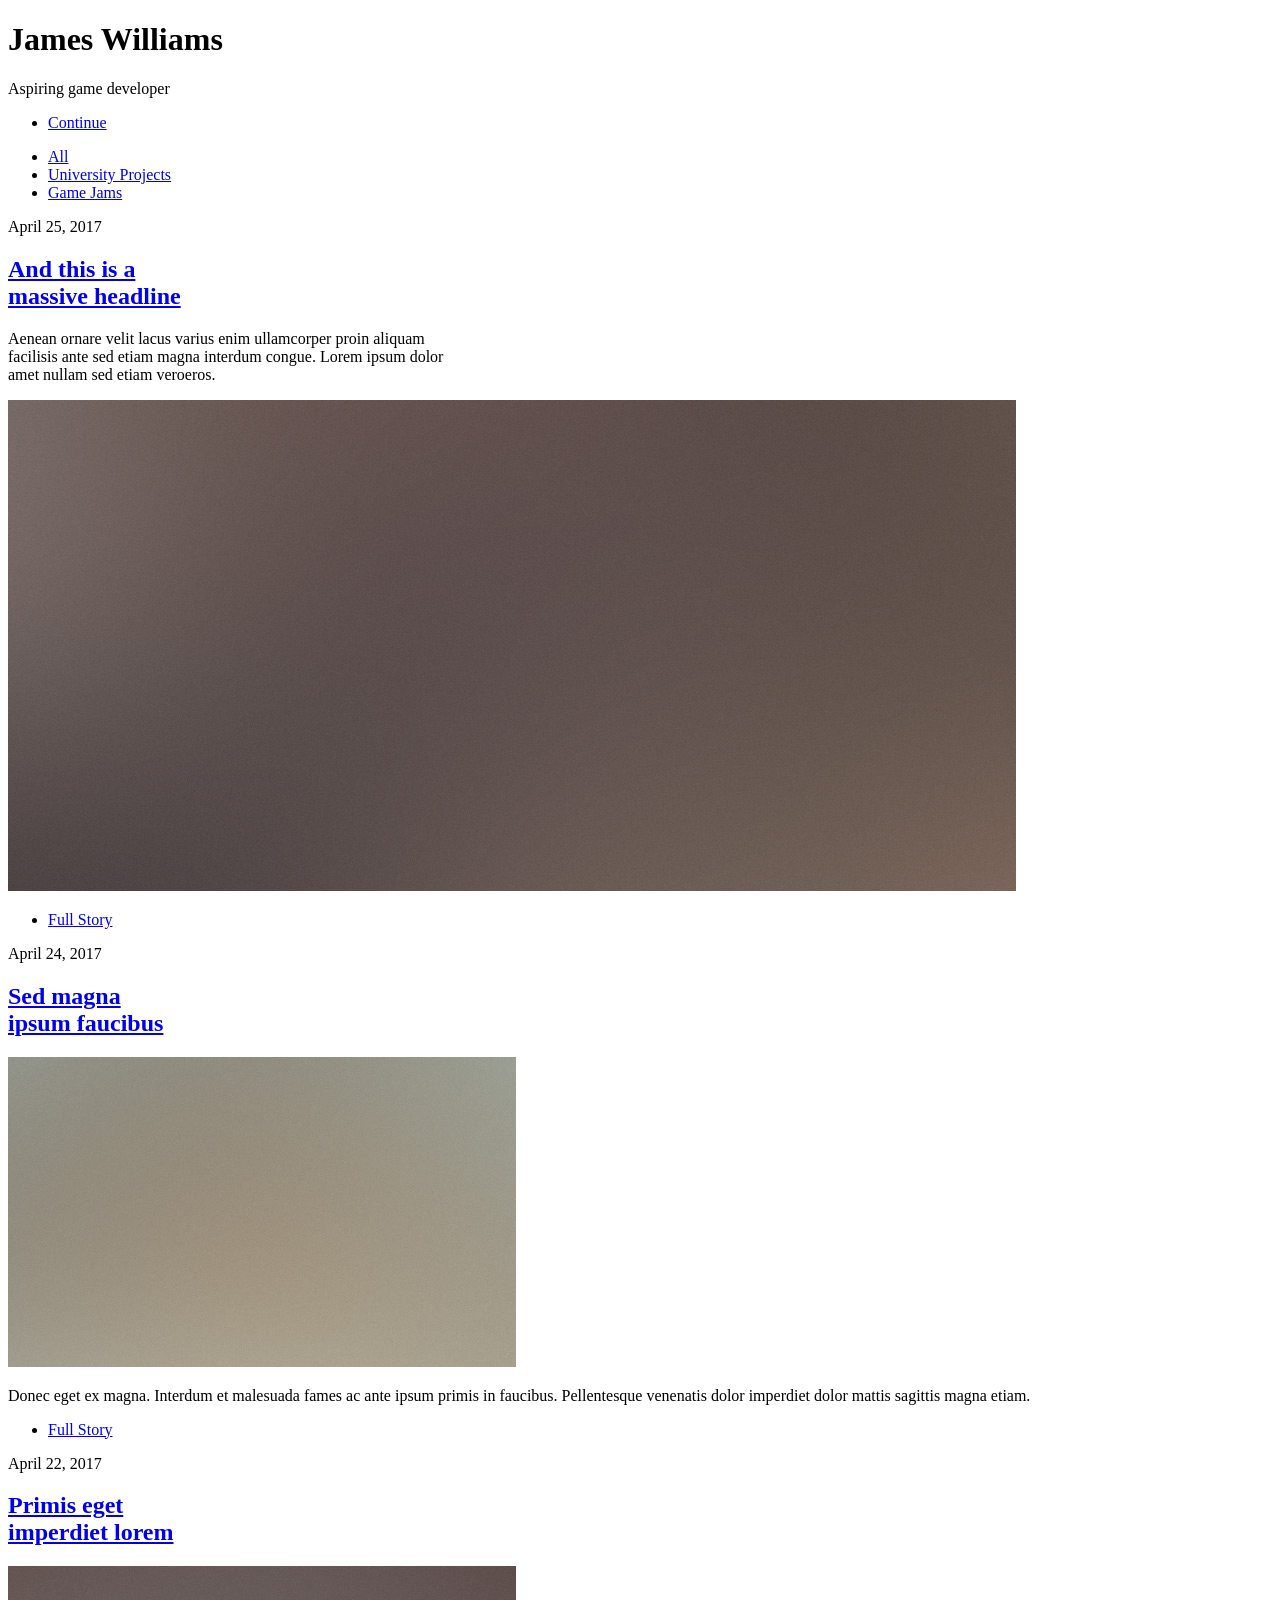
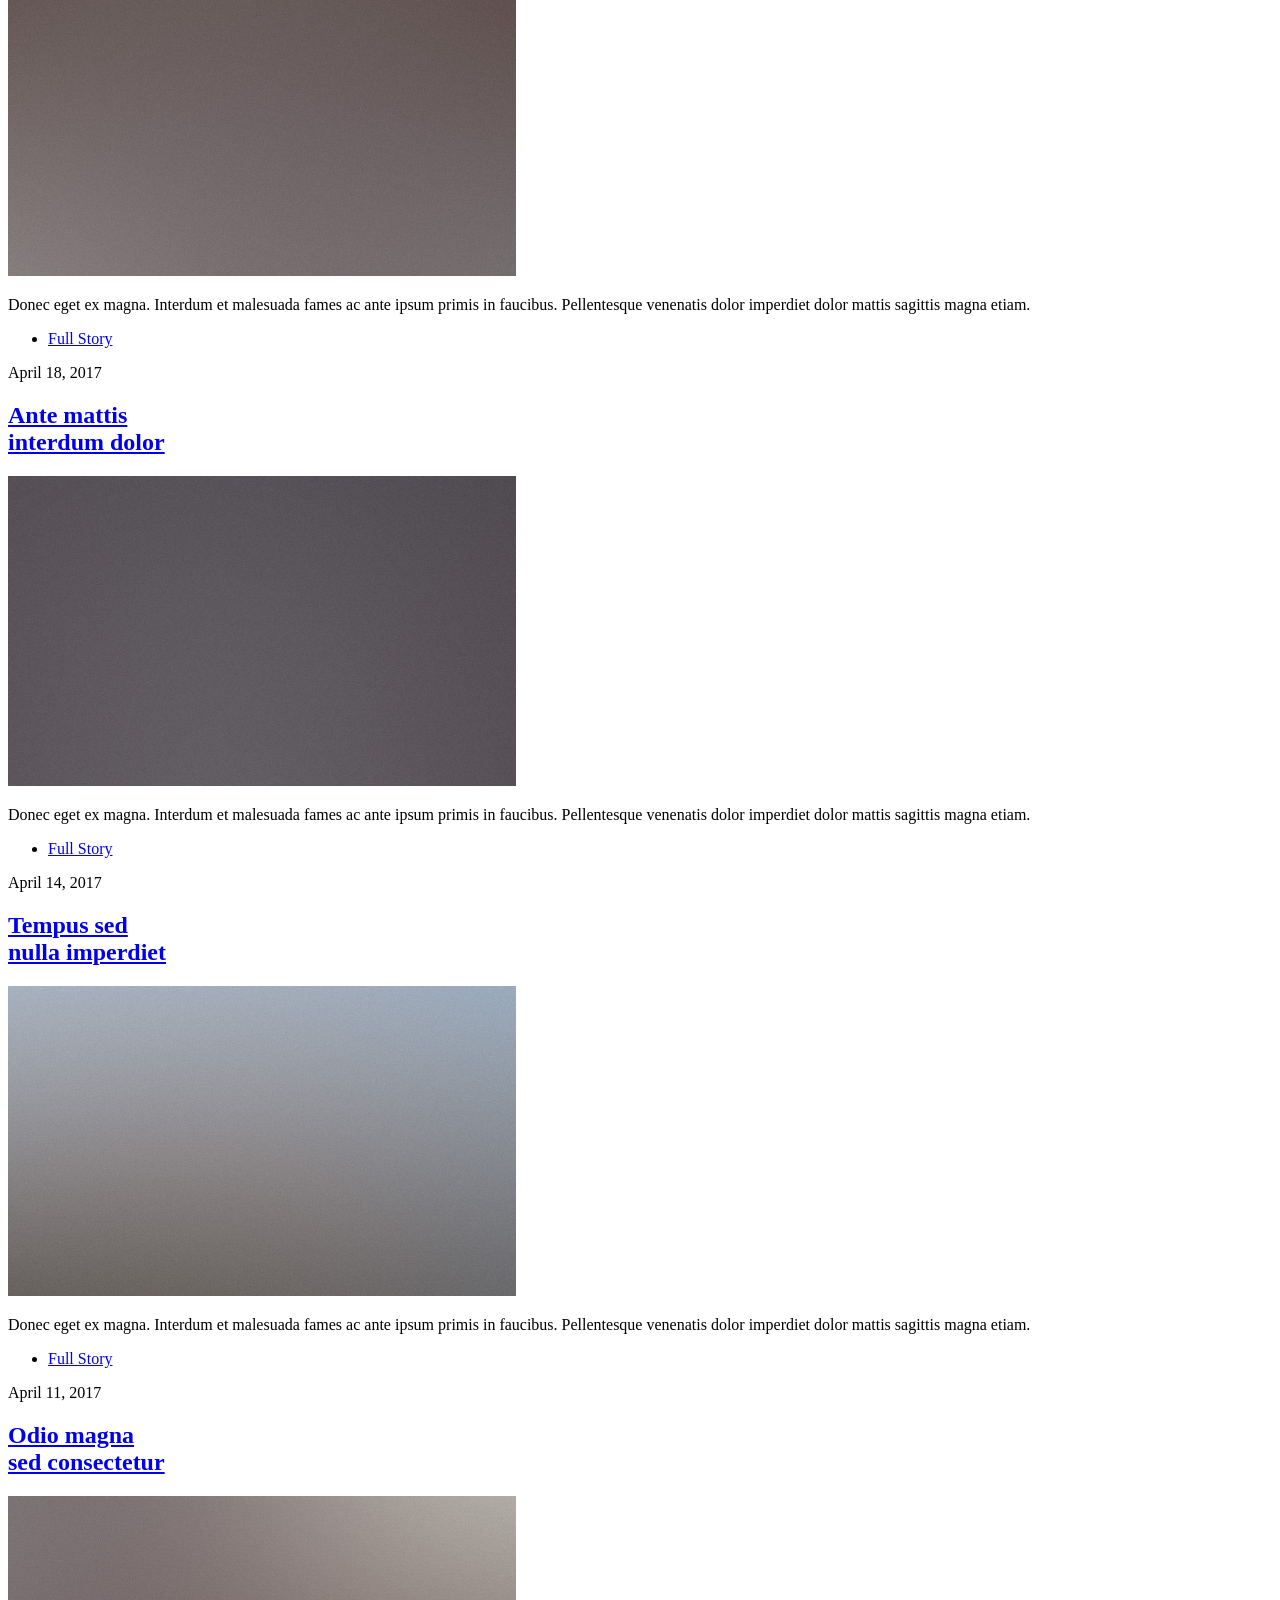
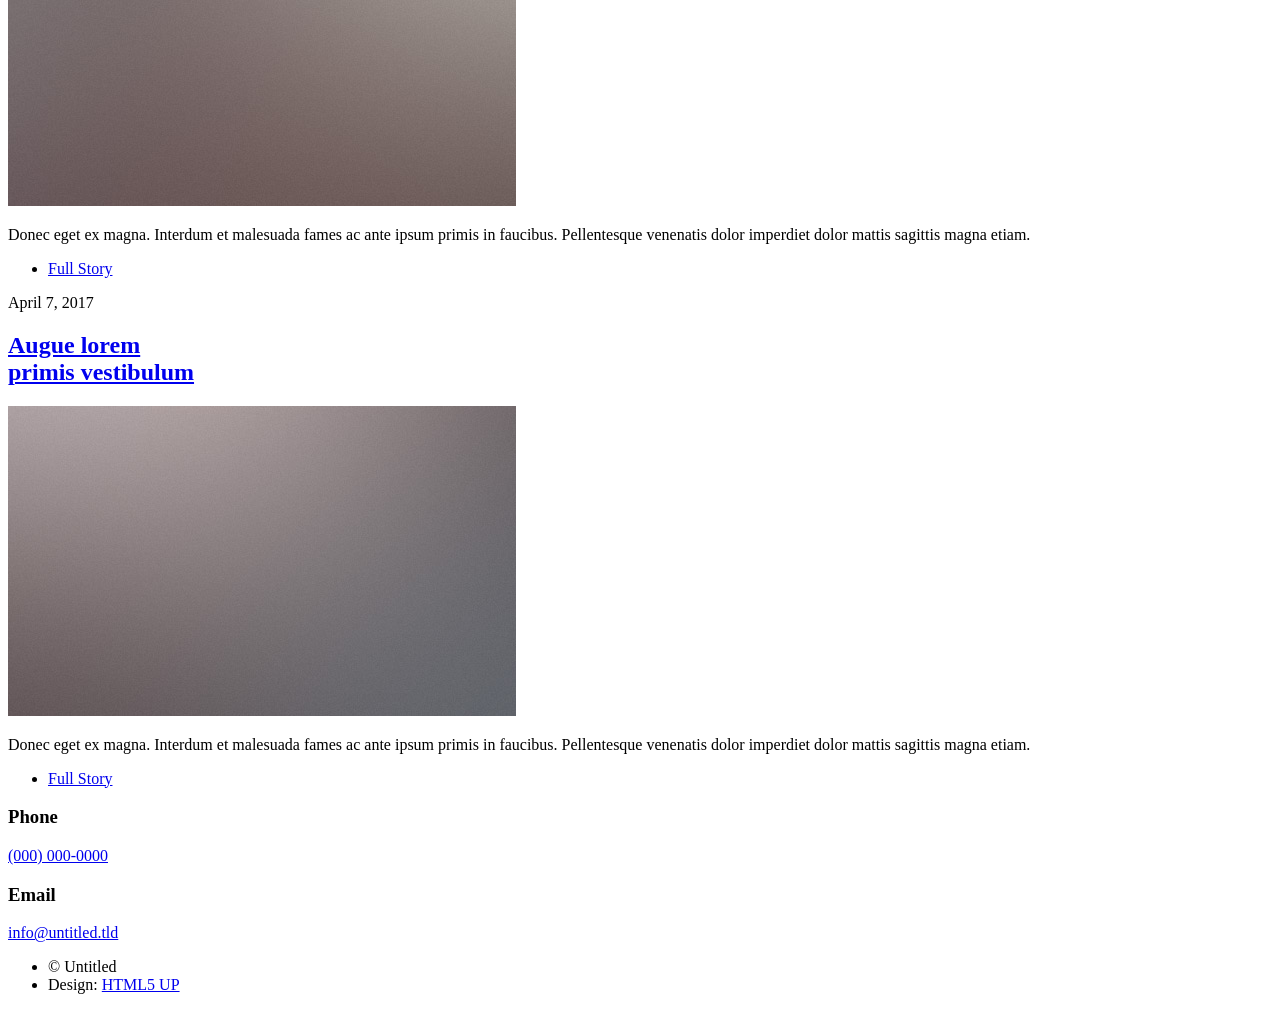
==== commit 98645c91: "removed template stuff" ====
--- a/index.html
+++ b/index.html
@@ -6,7 +6,7 @@
 -->
 <html>
 	<head>
-		<title>Massively by HTML5 UP</title>
+		<title>James Williams</title>
 		<meta charset="utf-8" />
 		<meta name="viewport" content="width=device-width, initial-scale=1, user-scalable=no" />
 		<link rel="stylesheet" href="assets/css/main.css" />
@@ -19,33 +19,31 @@
 
 				<!-- Intro -->
 					<div id="intro">
-						<h1>This is<br />
-						Massively</h1>
-						<p>A free, fully responsive HTML5 + CSS3 site template designed by <a href="https://twitter.com/ajlkn">@ajlkn</a> for <a href="https://html5up.net">HTML5 UP</a><br />
-						and released for free under the <a href="https://html5up.net/license">Creative Commons license</a>.</p>
+						<h1>James Williams</h1>
+						<p>Aspiring game developer</p>
 						<ul class="actions">
 							<li><a href="#header" class="button icon solid solo fa-arrow-down scrolly">Continue</a></li>
 						</ul>
 					</div>
 
 				<!-- Header -->
-					<header id="header">
+					<!--<header id="header">
 						<a href="index.html" class="logo">Massively</a>
-					</header>
+					</header>-->
 
 				<!-- Nav -->
 					<nav id="nav">
 						<ul class="links">
-							<li class="active"><a href="index.html">This is Massively</a></li>
-							<li><a href="generic.html">Generic Page</a></li>
-							<li><a href="elements.html">Elements Reference</a></li>
+							<li class="active"><a href="index.html">All</a></li>
+							<li><a href="generic.html">University Projects</a></li>
+							<li><a href="elements.html">Game Jams</a></li>
 						</ul>
-						<ul class="icons">
+						<!--<ul class="icons">
 							<li><a href="#" class="icon brands fa-twitter"><span class="label">Twitter</span></a></li>
 							<li><a href="#" class="icon brands fa-facebook-f"><span class="label">Facebook</span></a></li>
 							<li><a href="#" class="icon brands fa-instagram"><span class="label">Instagram</span></a></li>
 							<li><a href="#" class="icon brands fa-github"><span class="label">GitHub</span></a></li>
-						</ul>
+						</ul>-->
 					</nav>
 
 				<!-- Main -->
@@ -144,10 +142,10 @@
 							</section>
 
 						<!-- Footer -->
-							<footer>
-								<div class="pagination">
+							<!--<footer>
+								<div class="pagination">-->
 									<!--<a href="#" class="previous">Prev</a>-->
-									<a href="#" class="page active">1</a>
+									<!--<a href="#" class="page active">1</a>
 									<a href="#" class="page">2</a>
 									<a href="#" class="page">3</a>
 									<span class="extra">&hellip;</span>
@@ -156,13 +154,13 @@
 									<a href="#" class="page">10</a>
 									<a href="#" class="next">Next</a>
 								</div>
-							</footer>
+							</footer>-->
 
 					</div>
 
 				<!-- Footer -->
 					<footer id="footer">
-						<section>
+						<!--<section>
 							<form method="post" action="#">
 								<div class="fields">
 									<div class="field">
@@ -182,13 +180,13 @@
 									<li><input type="submit" value="Send Message" /></li>
 								</ul>
 							</form>
-						</section>
+						</section>-->
 						<section class="split contact">
-							<section class="alt">
+							<!--<section class="alt">
 								<h3>Address</h3>
 								<p>1234 Somewhere Road #87257<br />
 								Nashville, TN 00000-0000</p>
-							</section>
+							</section>-->
 							<section>
 								<h3>Phone</h3>
 								<p><a href="#">(000) 000-0000</a></p>
@@ -197,7 +195,7 @@
 								<h3>Email</h3>
 								<p><a href="#">info@untitled.tld</a></p>
 							</section>
-							<section>
+							<!--<section>
 								<h3>Social</h3>
 								<ul class="icons alt">
 									<li><a href="#" class="icon brands alt fa-twitter"><span class="label">Twitter</span></a></li>
@@ -205,7 +203,7 @@
 									<li><a href="#" class="icon brands alt fa-instagram"><span class="label">Instagram</span></a></li>
 									<li><a href="#" class="icon brands alt fa-github"><span class="label">GitHub</span></a></li>
 								</ul>
-							</section>
+							</section>-->
 						</section>
 					</footer>
 
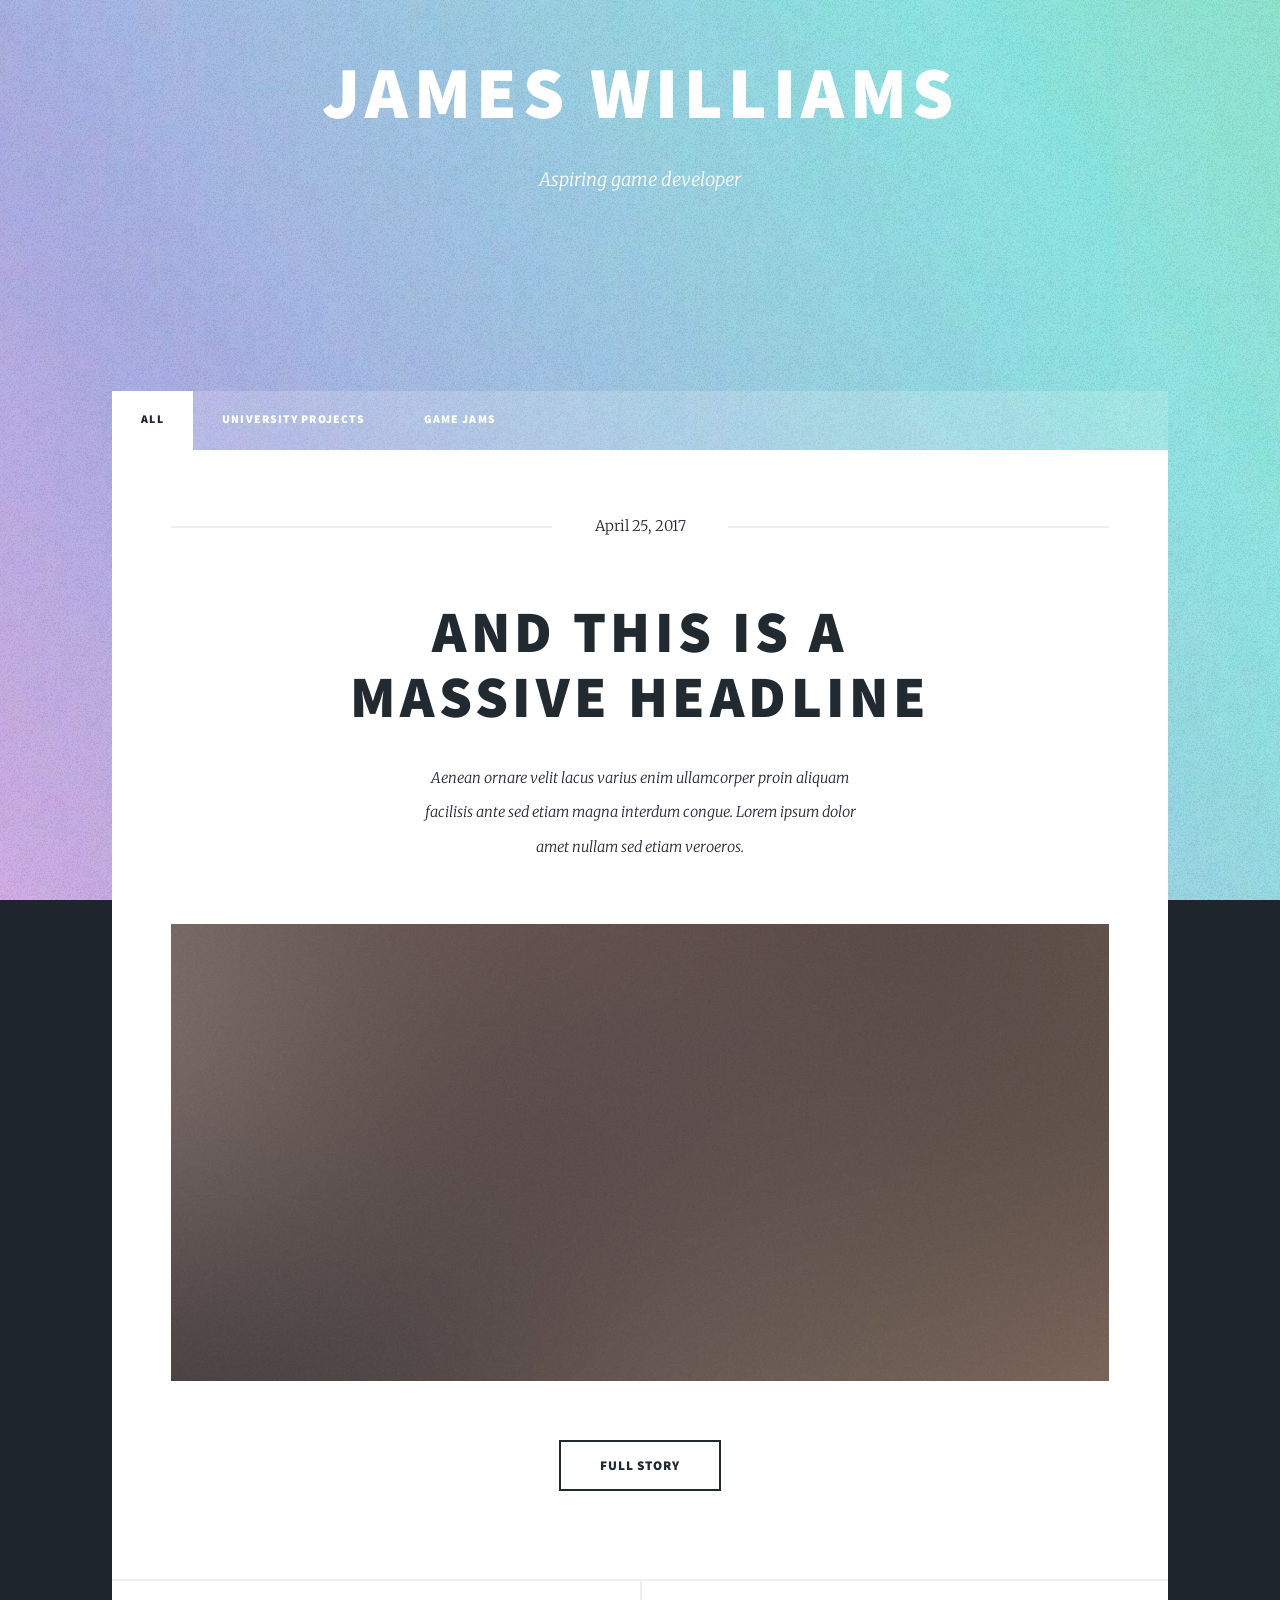
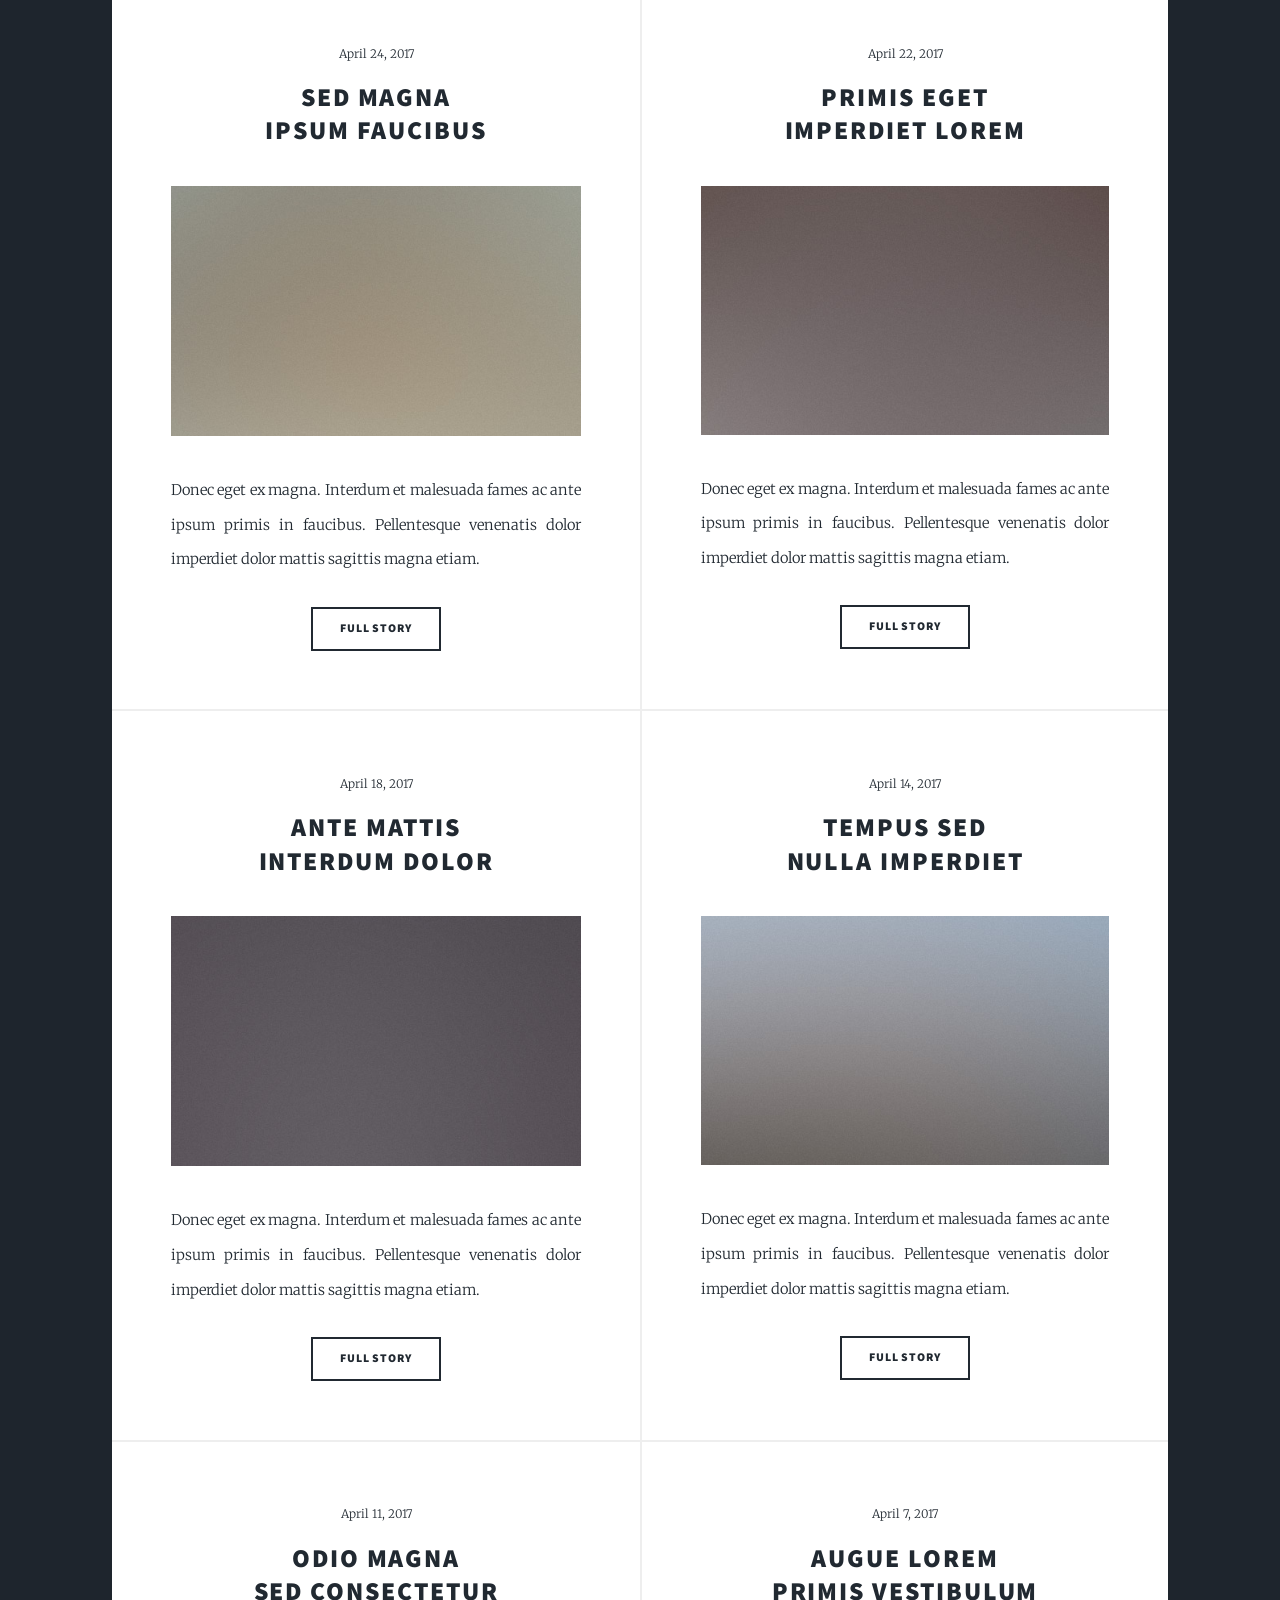
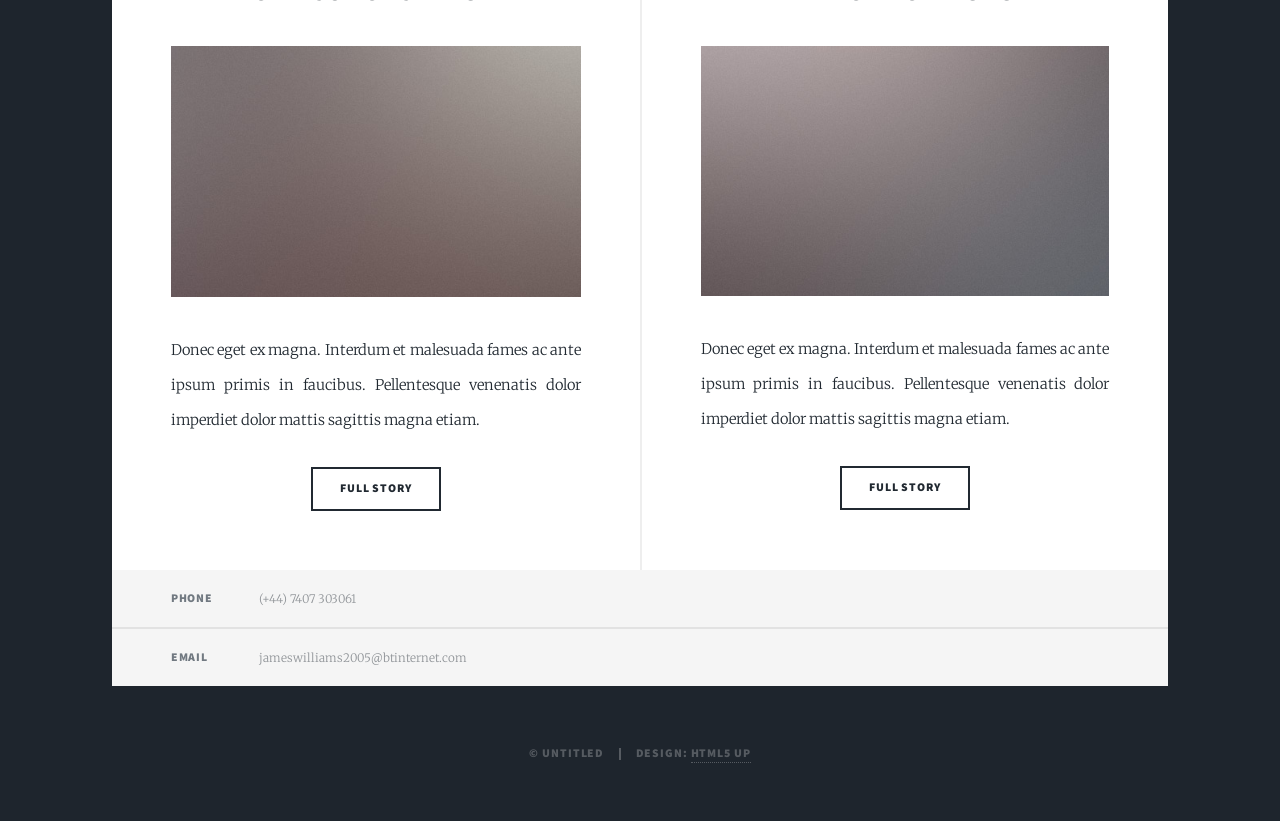
==== commit 2f2917c6: "commit being weird" ====
--- a/index.html
+++ b/index.html
@@ -15,15 +15,16 @@
 	<body class="is-preload">
 
 		<!-- Wrapper -->
-			<div id="wrapper" class="fade-in">
+			<!--<div id="wrapper" class="fade-in" >-->
+			<div id="wrapper">
 
 				<!-- Intro -->
 					<div id="intro">
 						<h1>James Williams</h1>
 						<p>Aspiring game developer</p>
-						<ul class="actions">
+						<!--<ul class="actions">
 							<li><a href="#header" class="button icon solid solo fa-arrow-down scrolly">Continue</a></li>
-						</ul>
+						</ul>-->
 					</div>
 
 				<!-- Header -->
@@ -189,11 +190,13 @@
 							</section>-->
 							<section>
 								<h3>Phone</h3>
-								<p><a href="#">(000) 000-0000</a></p>
+								<!--<p><a href="#">(+44) 7407 303061</a></p>-->
+								<p>(+44) 7407 303061</a></p>
 							</section>
 							<section>
 								<h3>Email</h3>
-								<p><a href="#">info@untitled.tld</a></p>
+								<!--<p><a href="#">jameswilliams2005@btinternet.com</a></p>-->
+								<p>jameswilliams2005@btinternet.com</a></p>
 							</section>
 							<!--<section>
 								<h3>Social</h3>
--- a/assets/css/main.css
+++ b/assets/css/main.css
@@ -3285,7 +3285,8 @@
 
 	#intro {
 		color: #ffffff;
-		padding: 8rem 4rem 6rem 4rem ;
+		/*padding: 8rem 4rem 6rem 4rem ;*/
+		padding: 4rem 4rem 6rem 4rem;
 		-moz-align-items: center;
 		-webkit-align-items: center;
 		-ms-align-items: center;
@@ -3298,10 +3299,14 @@
 		-webkit-flex-direction: column;
 		-ms-flex-direction: column;
 		flex-direction: column;
-		-moz-justify-content: -moz-flex-end;
+		-moz-justify-content: -moz-flex-start;
+		-webkit-justify-content: -webkit-flex-start;
+		-ms-justify-content: -ms-flex-start;
+		justify-content: flex-start;
+		/*-moz-justify-content: -moz-flex-end;
 		-webkit-justify-content: -webkit-flex-end;
 		-ms-justify-content: -ms-flex-end;
-		justify-content: flex-end;
+		justify-content: flex-end;*/
 		-moz-transition: opacity 1s ease, -moz-transform 1s ease;
 		-webkit-transition: opacity 1s ease, -webkit-transform 1s ease;
 		-ms-transition: opacity 1s ease, -ms-transform 1s ease;
@@ -3310,7 +3315,7 @@
 		cursor: default;
 		text-align: center;
 		z-index: 1;
-		min-height: 100vh;
+		min-height: 50vh;
 	}
 
 		#intro input, #intro select, #intro textarea {
@@ -3452,8 +3457,9 @@
 		@media screen and (max-width: 980px) {
 
 			#intro {
-				padding: 4rem 4rem 2rem 4rem ;
-				min-height: 90vh;
+				/*padding: 4rem 4rem 2rem 4rem ;*/
+				padding: 2rem 4rem 2rem 4rem ;
+				min-height: 45vh;
 			}
 
 				#intro p br {
@@ -3469,8 +3475,9 @@
 		@media screen and (max-width: 736px) {
 
 			#intro {
-				padding: 3rem 2rem 1rem 2rem ;
-				min-height: 80vh;
+				/*padding: 3rem 2rem 1rem 2rem ;*/
+				padding: 1rem 2rem 1rem 2rem ;
+				min-height: 40vh;
 			}
 
 				#intro h1 {
@@ -4272,11 +4279,11 @@
 					}
 
 					#footer > section.split.contact > section:first-child {
-						padding: 4rem 4rem 3rem 4rem;
+						padding: 1rem 4rem 1rem 4rem;
 					}
 
 					#footer > section.split.contact > section:last-child {
-						padding: 3rem 4rem 4rem 4rem;
+						padding: 1rem 4rem 1rem 4rem;
 					}
 
 					#footer > section.split.contact > section.alt {
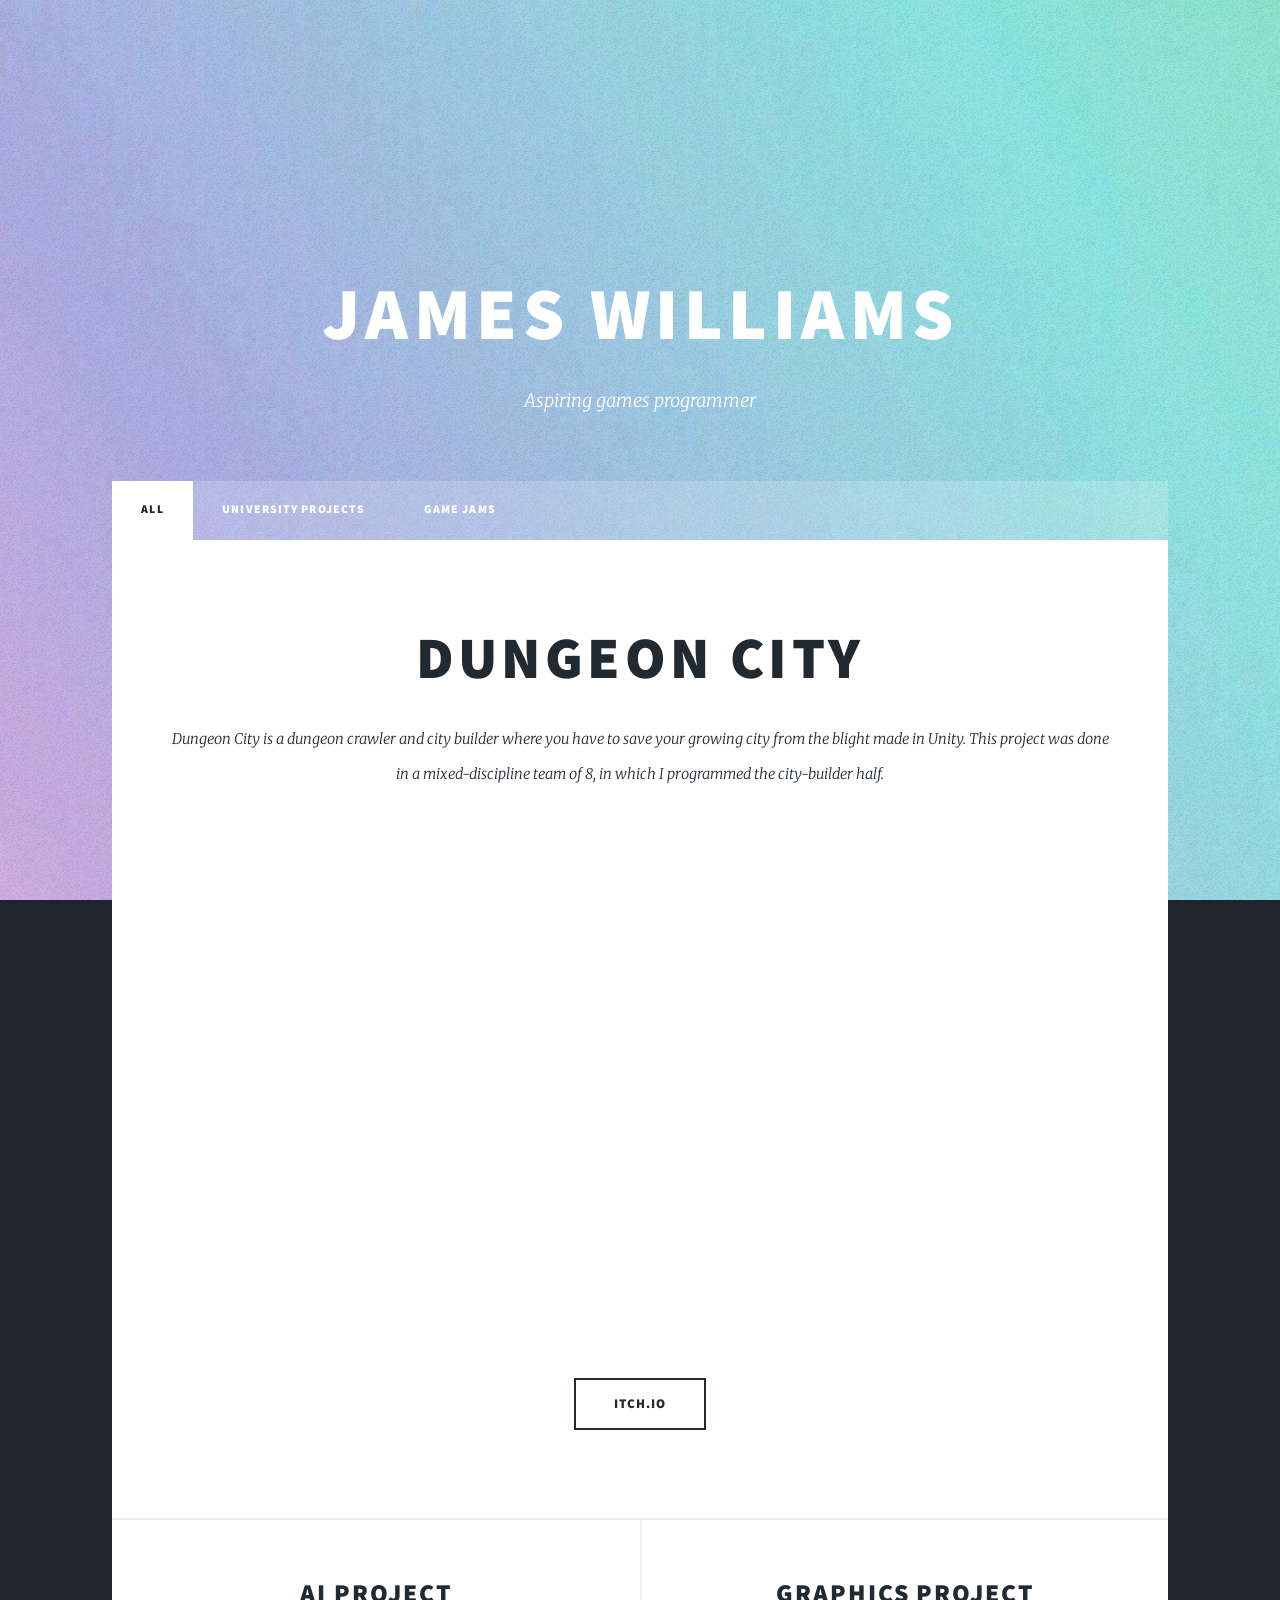
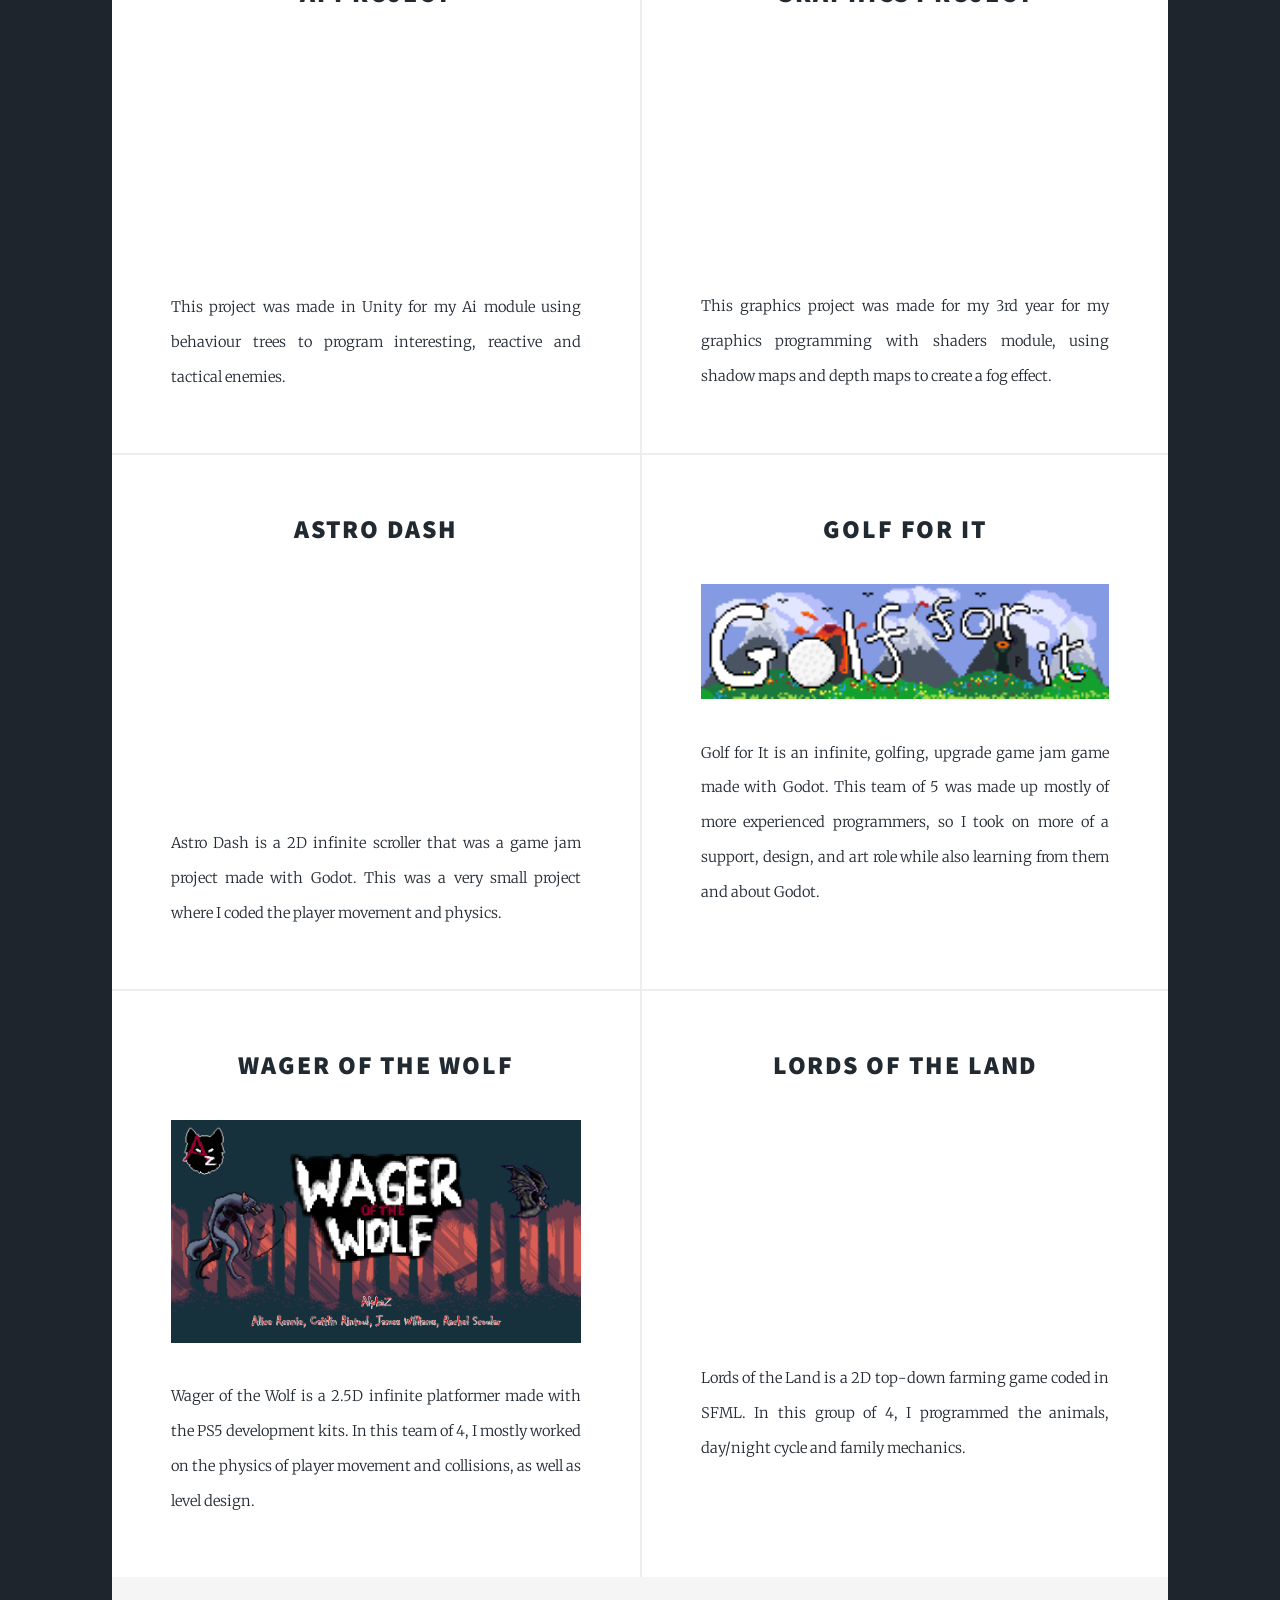
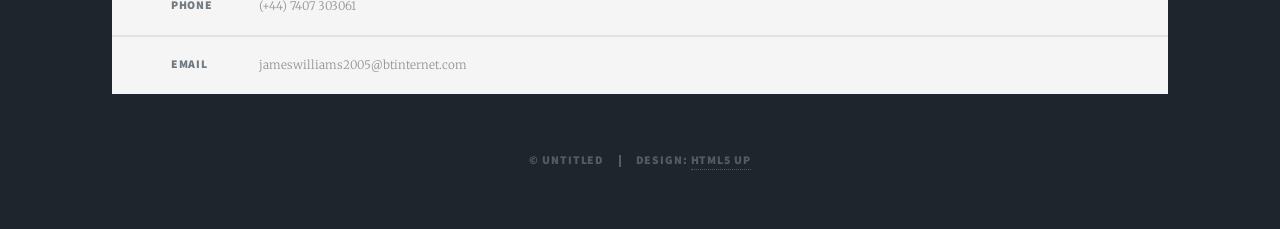
==== commit e5451206: "all projects added" ====
--- a/index.html
+++ b/index.html
@@ -21,7 +21,7 @@
 				<!-- Intro -->
 					<div id="intro">
 						<h1>James Williams</h1>
-						<p>Aspiring game developer</p>
+						<p>Aspiring games programmer</p>
 						<!--<ul class="actions">
 							<li><a href="#header" class="button icon solid solo fa-arrow-down scrolly">Continue</a></li>
 						</ul>-->
@@ -36,8 +36,8 @@
 					<nav id="nav">
 						<ul class="links">
 							<li class="active"><a href="index.html">All</a></li>
-							<li><a href="generic.html">University Projects</a></li>
-							<li><a href="elements.html">Game Jams</a></li>
+							<li><a href="universityprojects.html">University Projects</a></li>
+							<li><a href="gamejams.html">Game Jams</a></li>
 						</ul>
 						<!--<ul class="icons">
 							<li><a href="#" class="icon brands fa-twitter"><span class="label">Twitter</span></a></li>
@@ -53,16 +53,17 @@
 						<!-- Featured Post -->
 							<article class="post featured">
 								<header class="major">
-									<span class="date">April 25, 2017</span>
-									<h2><a href="#">And this is a<br />
-									massive headline</a></h2>
-									<p>Aenean ornare velit lacus varius enim ullamcorper proin aliquam<br />
-									facilisis ante sed etiam magna interdum congue. Lorem ipsum dolor<br />
-									amet nullam sed etiam veroeros.</p>
+									<!--<span class="date">April 25, 2017</span>-->
+									<h2><a href="https://sleepy-cat-studios.itch.io/dungeon-city">Dungeon City</a></h2>
+									<p>Dungeon City is a dungeon crawler and city builder where you have to save your growing city from the blight made in Unity. This project was done in a mixed-discipline team of 8, in which I programmed the city-builder half.</p>
 								</header>
-								<a href="#" class="image main"><img src="images/pic01.jpg" alt="" /></a>
+								<!--<a href="#" class="image main"><img src="images/pic01.jpg" alt="" /></a>-->
+								<video video class="image main" autoplay muted loop playsinline>
+									<source src="images/DungeonCityTrailer.mp4" type="video/mp4">
+									Your browser does not support video playback.
+								</video>
 								<ul class="actions special">
-									<li><a href="#" class="button large">Full Story</a></li>
+									<li><a href="https://sleepy-cat-studios.itch.io/dungeon-city" class="button large">Itch.io</a></li>
 								</ul>
 							</article>
 
@@ -70,76 +71,85 @@
 							<section class="posts">
 								<article>
 									<header>
-										<span class="date">April 24, 2017</span>
-										<h2><a href="#">Sed magna<br />
-										ipsum faucibus</a></h2>
-									</header>
-									<a href="#" class="image fit"><img src="images/pic02.jpg" alt="" /></a>
-									<p>Donec eget ex magna. Interdum et malesuada fames ac ante ipsum primis in faucibus. Pellentesque venenatis dolor imperdiet dolor mattis sagittis magna etiam.</p>
-									<ul class="actions special">
-										<li><a href="#" class="button">Full Story</a></li>
-									</ul>
-								</article>
-								<article>
-									<header>
-										<span class="date">April 22, 2017</span>
-										<h2><a href="#">Primis eget<br />
-										imperdiet lorem</a></h2>
-									</header>
-									<a href="#" class="image fit"><img src="images/pic03.jpg" alt="" /></a>
-									<p>Donec eget ex magna. Interdum et malesuada fames ac ante ipsum primis in faucibus. Pellentesque venenatis dolor imperdiet dolor mattis sagittis magna etiam.</p>
-									<ul class="actions special">
-										<li><a href="#" class="button">Full Story</a></li>
-									</ul>
-								</article>
-								<article>
-									<header>
-										<span class="date">April 18, 2017</span>
-										<h2><a href="#">Ante mattis<br />
-										interdum dolor</a></h2>
-									</header>
-									<a href="#" class="image fit"><img src="images/pic04.jpg" alt="" /></a>
-									<p>Donec eget ex magna. Interdum et malesuada fames ac ante ipsum primis in faucibus. Pellentesque venenatis dolor imperdiet dolor mattis sagittis magna etiam.</p>
-									<ul class="actions special">
-										<li><a href="#" class="button">Full Story</a></li>
-									</ul>
-								</article>
-								<article>
-									<header>
-										<span class="date">April 14, 2017</span>
-										<h2><a href="#">Tempus sed<br />
-										nulla imperdiet</a></h2>
-									</header>
-									<a href="#" class="image fit"><img src="images/pic05.jpg" alt="" /></a>
-									<p>Donec eget ex magna. Interdum et malesuada fames ac ante ipsum primis in faucibus. Pellentesque venenatis dolor imperdiet dolor mattis sagittis magna etiam.</p>
-									<ul class="actions special">
-										<li><a href="#" class="button">Full Story</a></li>
-									</ul>
-								</article>
-								<article>
-									<header>
-										<span class="date">April 11, 2017</span>
-										<h2><a href="#">Odio magna<br />
-										sed consectetur</a></h2>
-									</header>
-									<a href="#" class="image fit"><img src="images/pic06.jpg" alt="" /></a>
-									<p>Donec eget ex magna. Interdum et malesuada fames ac ante ipsum primis in faucibus. Pellentesque venenatis dolor imperdiet dolor mattis sagittis magna etiam.</p>
-									<ul class="actions special">
-										<li><a href="#" class="button">Full Story</a></li>
-									</ul>
-								</article>
-								<article>
-									<header>
-										<span class="date">April 7, 2017</span>
-										<h2><a href="#">Augue lorem<br />
-										primis vestibulum</a></h2>
-									</header>
-									<a href="#" class="image fit"><img src="images/pic07.jpg" alt="" /></a>
-									<p>Donec eget ex magna. Interdum et malesuada fames ac ante ipsum primis in faucibus. Pellentesque venenatis dolor imperdiet dolor mattis sagittis magna etiam.</p>
-									<ul class="actions special">
-										<li><a href="#" class="button">Full Story</a></li>
-									</ul>
-								</article>
+										<!--<span class="date">April 24, 2017</span>-->
+										<h2>AI Project</a></h2>
+									</header>
+									<!--<<a href="#" class="image fit"><img src="images/pic02.jpg" alt="" /></a>-->
+									<video video class="image fit" autoplay muted loop playsinline>
+										<source src="images/AIVideo.mp4" type="video/mp4">
+										Your browser does not support video playback.
+									</video>
+									<p>This project was made in Unity for my Ai module using behaviour trees to program interesting, reactive and tactical enemies.</p>
+									<!--<ul class="actions special">
+										<li><a href="#" class="button">Full Story</a></li>
+									</ul>-->
+								</article>
+								<article>
+									<header>
+										<!--<span class="date">April 24, 2017</span>-->
+										<h2>Graphics Project</a></h2>
+									</header>
+									<!--<<a href="#" class="image fit"><img src="images/pic02.jpg" alt="" /></a>-->
+									<video video class="image fit" autoplay muted loop playsinline>
+										<source src="images/GraphicsVideo.mp4" type="video/mp4">
+										Your browser does not support video playback.
+									</video>
+									<p>This graphics project was made for my 3rd year for my graphics programming with shaders module, using shadow maps and depth maps to create a fog effect.</p>
+									<!--<ul class="actions special">
+										<li><a href="#" class="button">Full Story</a></li>
+									</ul>-->
+								</article>
+								<article>
+									<header>
+										<!--<span class="date">April 24, 2017</span>-->
+										<h2>Astro Dash</a></h2>
+									</header>
+									<!--<<a href="#" class="image fit"><img src="images/pic02.jpg" alt="" /></a>-->
+									<video video class="image fit" autoplay muted loop playsinline>
+										<source src="images/AstroDashVideo.mp4" type="video/mp4">
+										Your browser does not support video playback.
+									</video>
+									<p>Astro Dash is a 2D infinite scroller that was a game jam project made with Godot. This was a very small project where I coded the player movement and physics.</p>
+									<!--<ul class="actions special">
+										<li><a href="#" class="button">Full Story</a></li>
+									</ul>-->
+								</article>
+								<article>
+									<header>
+										<!--<span class="date">April 24, 2017</span>-->
+										<h2>Golf For It</a></h2>
+									</header>
+									<a class="image fit"><img src="images/GolfForItImage.png" alt="" /></a>
+									<p>Golf for It is an infinite, golfing, upgrade game jam game made with Godot. This team of 5 was made up mostly of more experienced programmers, so I took on more of a support, design, and art role while also learning from them and about Godot.</p>
+									<!--<ul class="actions special">
+										<li><a href="#" class="button">Full Story</a></li>
+									</ul>-->
+								</article>
+								<article>
+									<header>
+										<!--<span class="date">April 24, 2017</span>-->
+										<h2>Wager Of The Wolf</h2>
+									</header>
+									<a class="image fit"><img src="images/WagerOfTheWolfImage.png" alt="" /></a>
+									<p>Wager of the Wolf is a 2.5D infinite platformer made with the PS5 development kits. In this team of 4, I mostly worked on the physics of player movement and collisions, as well as level design.</p>
+									<!--<ul class="actions special">
+										<li><a href="#" class="button">Full Story</a></li>
+									</ul>-->
+								</article>
+								<article>
+									<header>
+										<!--<span class="date">April 24, 2017</span>-->
+										<h2>Lords Of The Land</a></h2>
+									</header>
+									<!--<<a href="#" class="image fit"><img src="images/pic02.jpg" alt="" /></a>-->
+									<video video class="image fit" autoplay muted loop playsinline>
+										<source src="images/LordsOfTheLandVideo.mp4" type="video/mp4">
+										Your browser does not support video playback.
+									</video>
+									<p>Lords of the Land is a 2D top-down farming game coded in SFML. In this group of 4, I programmed the animals, day/night cycle and family mechanics.</p>
+									<!--<ul class="actions special">
+										<li><a href="#" class="button">Full Story</a></li>
+									</ul>-->
 							</section>
 
 						<!-- Footer -->
--- a/assets/css/main.css
+++ b/assets/css/main.css
@@ -3286,7 +3286,7 @@
 	#intro {
 		color: #ffffff;
 		/*padding: 8rem 4rem 6rem 4rem ;*/
-		padding: 4rem 4rem 6rem 4rem;
+		padding: 5rem 4rem 6rem 4rem;
 		-moz-align-items: center;
 		-webkit-align-items: center;
 		-ms-align-items: center;
@@ -3299,14 +3299,14 @@
 		-webkit-flex-direction: column;
 		-ms-flex-direction: column;
 		flex-direction: column;
-		-moz-justify-content: -moz-flex-start;
+		/*-moz-justify-content: -moz-flex-start;
 		-webkit-justify-content: -webkit-flex-start;
 		-ms-justify-content: -ms-flex-start;
-		justify-content: flex-start;
-		/*-moz-justify-content: -moz-flex-end;
+		justify-content: flex-start;*/
+		-moz-justify-content: -moz-flex-end;
 		-webkit-justify-content: -webkit-flex-end;
 		-ms-justify-content: -ms-flex-end;
-		justify-content: flex-end;*/
+		justify-content: flex-end;
 		-moz-transition: opacity 1s ease, -moz-transform 1s ease;
 		-webkit-transition: opacity 1s ease, -webkit-transform 1s ease;
 		-ms-transition: opacity 1s ease, -ms-transform 1s ease;
@@ -3315,7 +3315,7 @@
 		cursor: default;
 		text-align: center;
 		z-index: 1;
-		min-height: 50vh;
+		min-height: 60vh;
 	}
 
 		#intro input, #intro select, #intro textarea {
@@ -3458,7 +3458,7 @@
 
 			#intro {
 				/*padding: 4rem 4rem 2rem 4rem ;*/
-				padding: 2rem 4rem 2rem 4rem ;
+				padding: 3rem 4rem 2rem 4rem ;
 				min-height: 45vh;
 			}
 
@@ -3476,7 +3476,7 @@
 
 			#intro {
 				/*padding: 3rem 2rem 1rem 2rem ;*/
-				padding: 1rem 2rem 1rem 2rem ;
+				padding: 2rem 2rem 1rem 2rem ;
 				min-height: 40vh;
 			}
 
